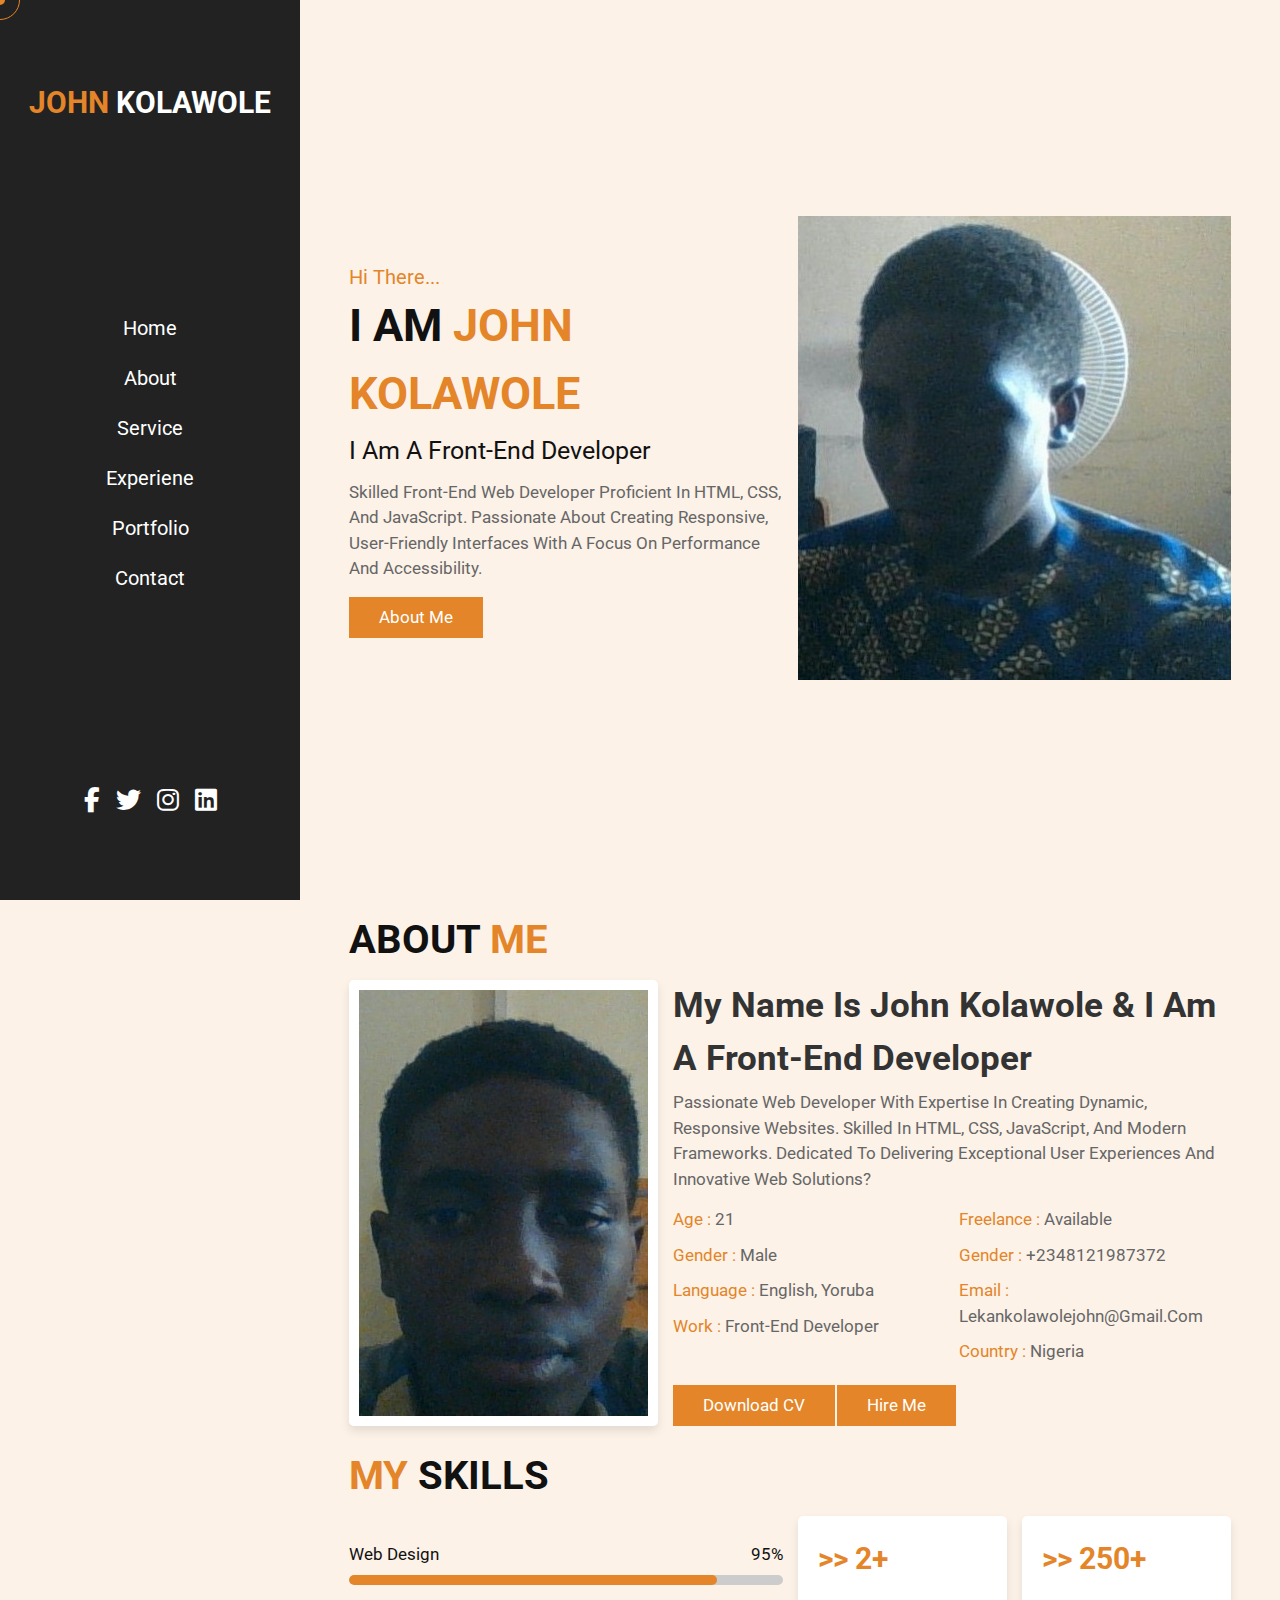
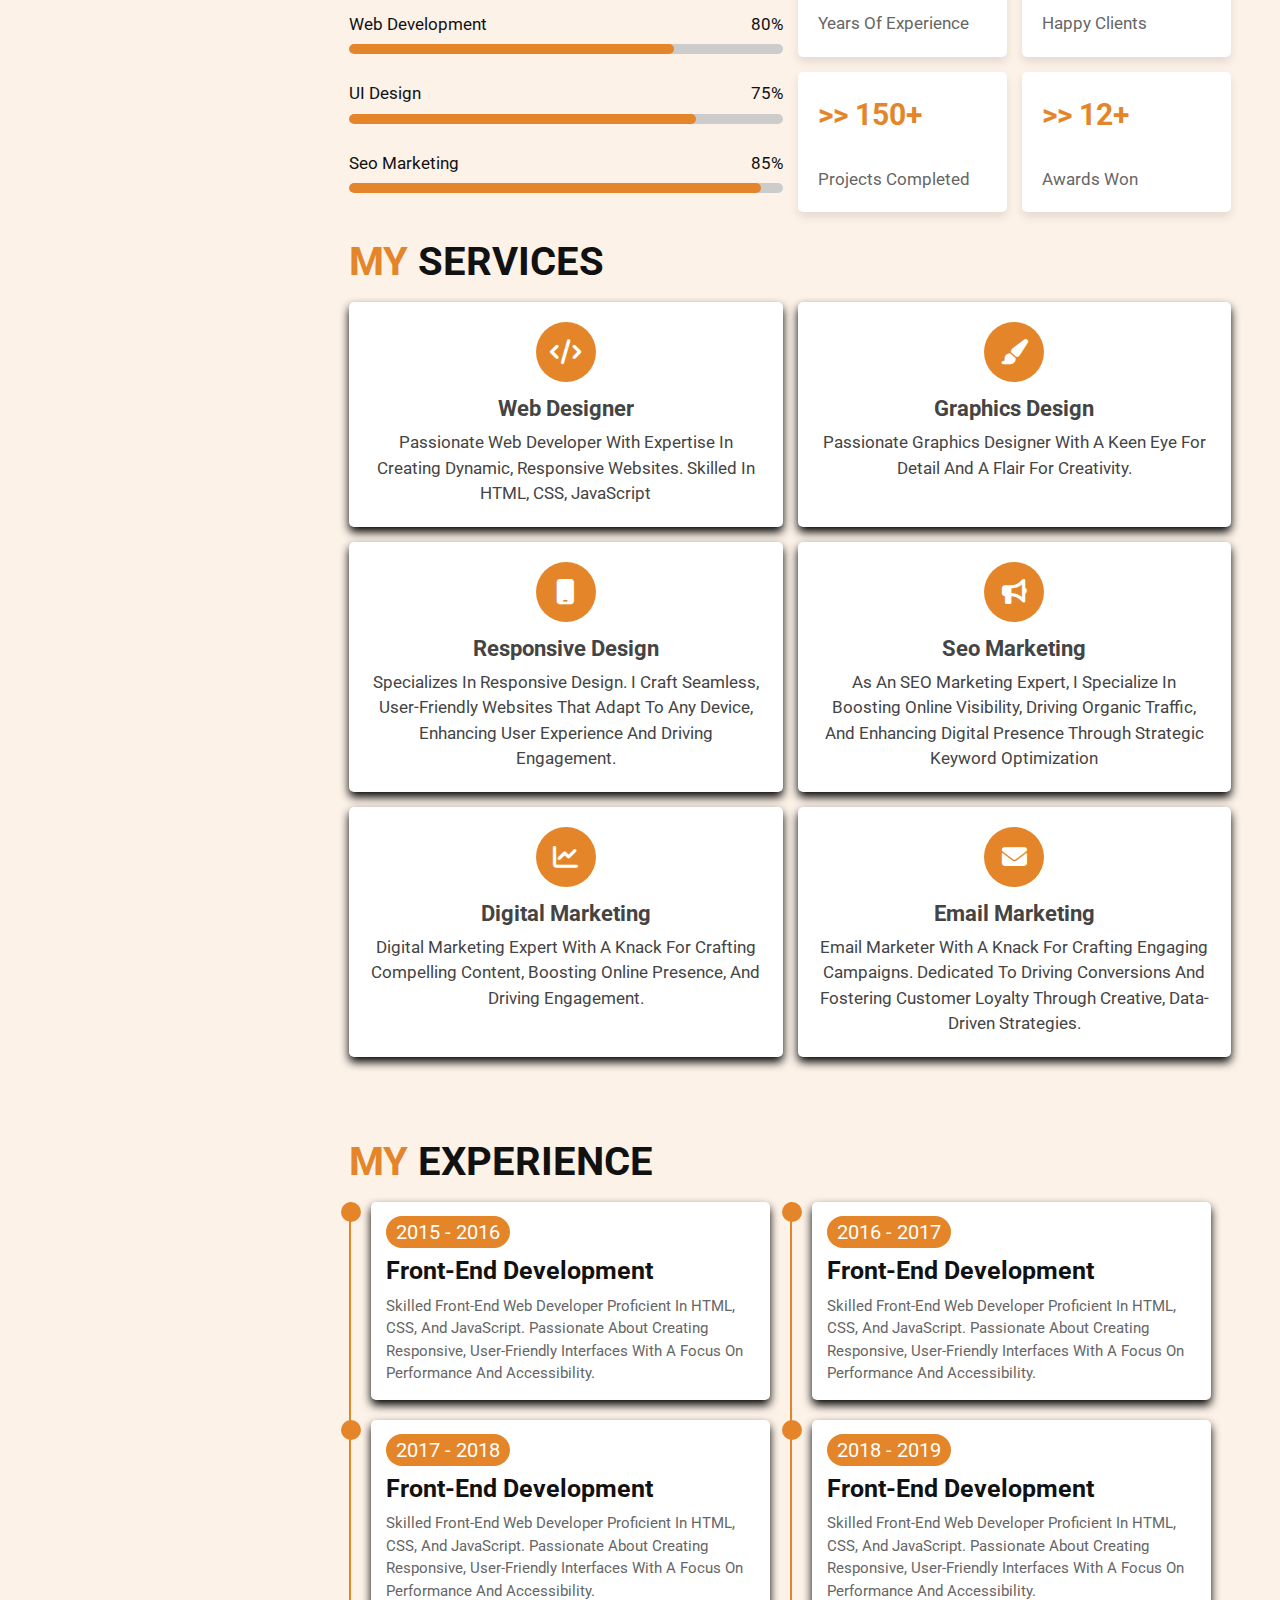
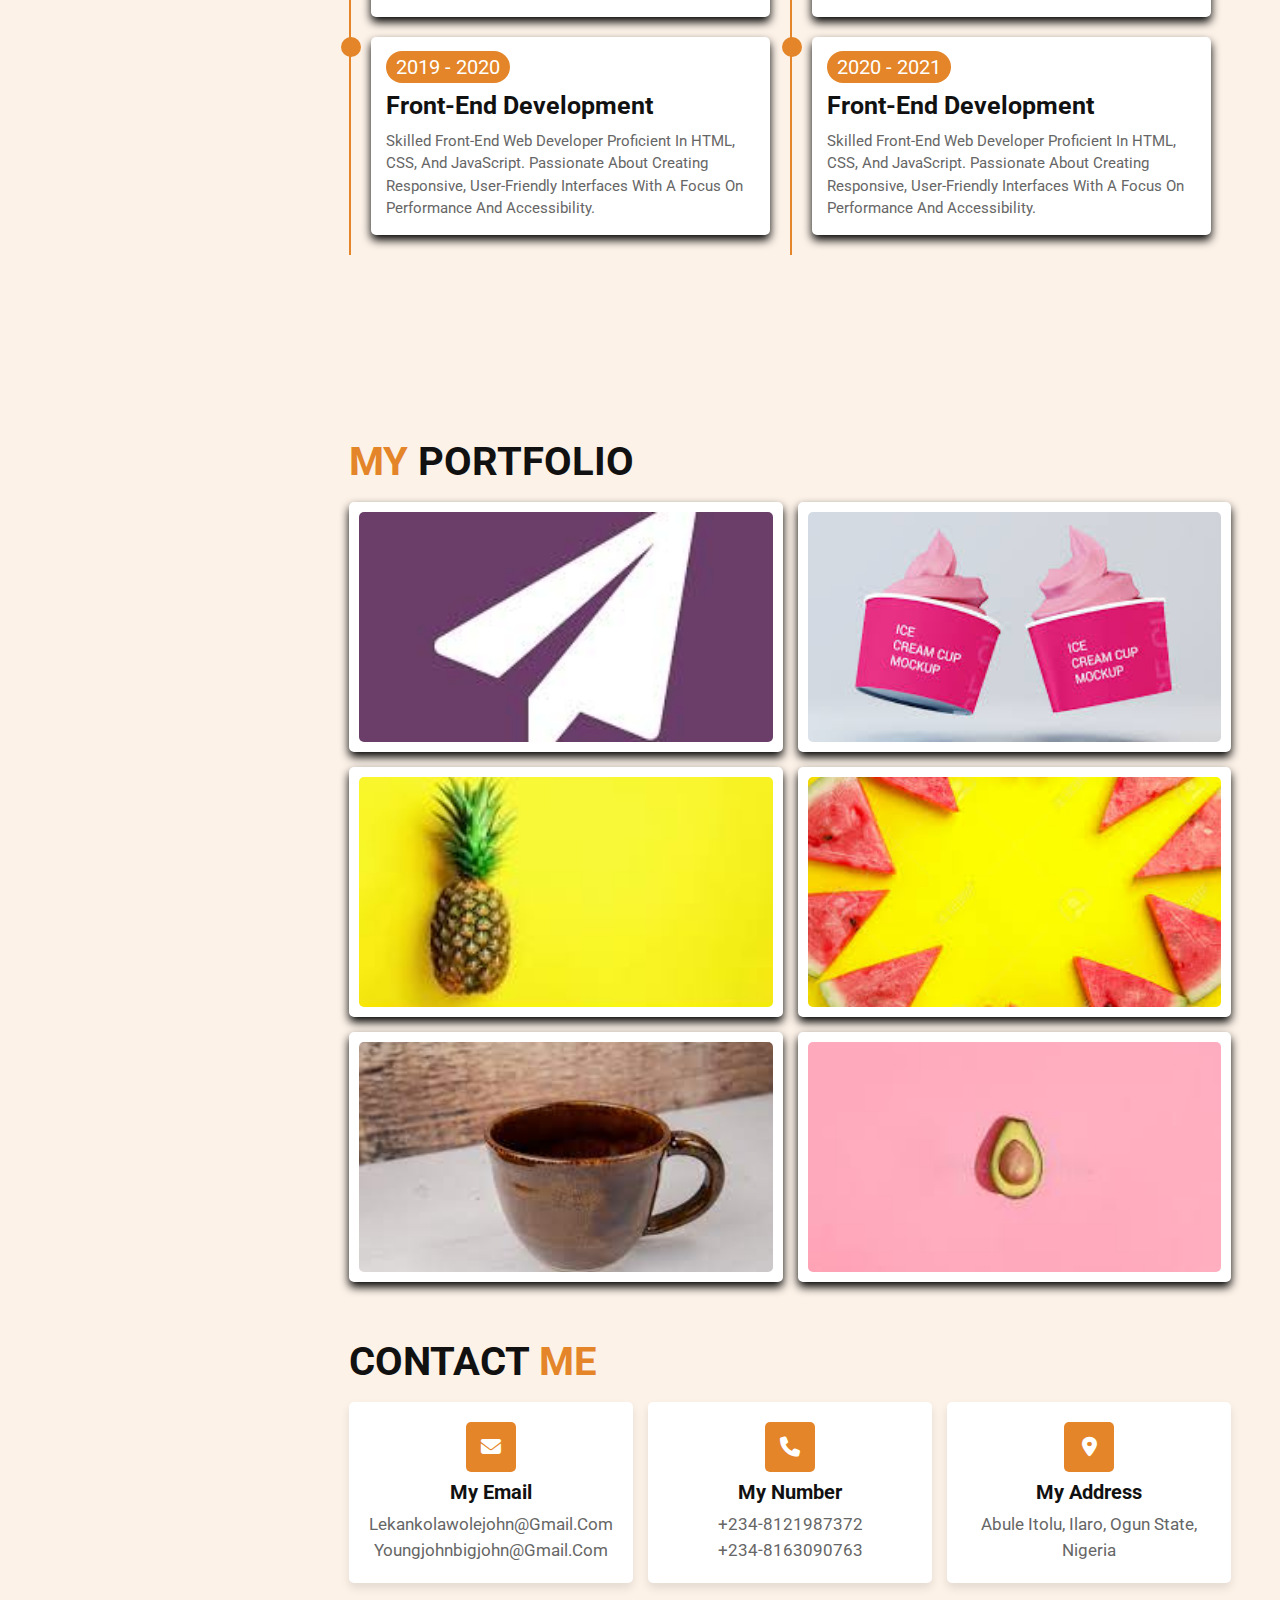
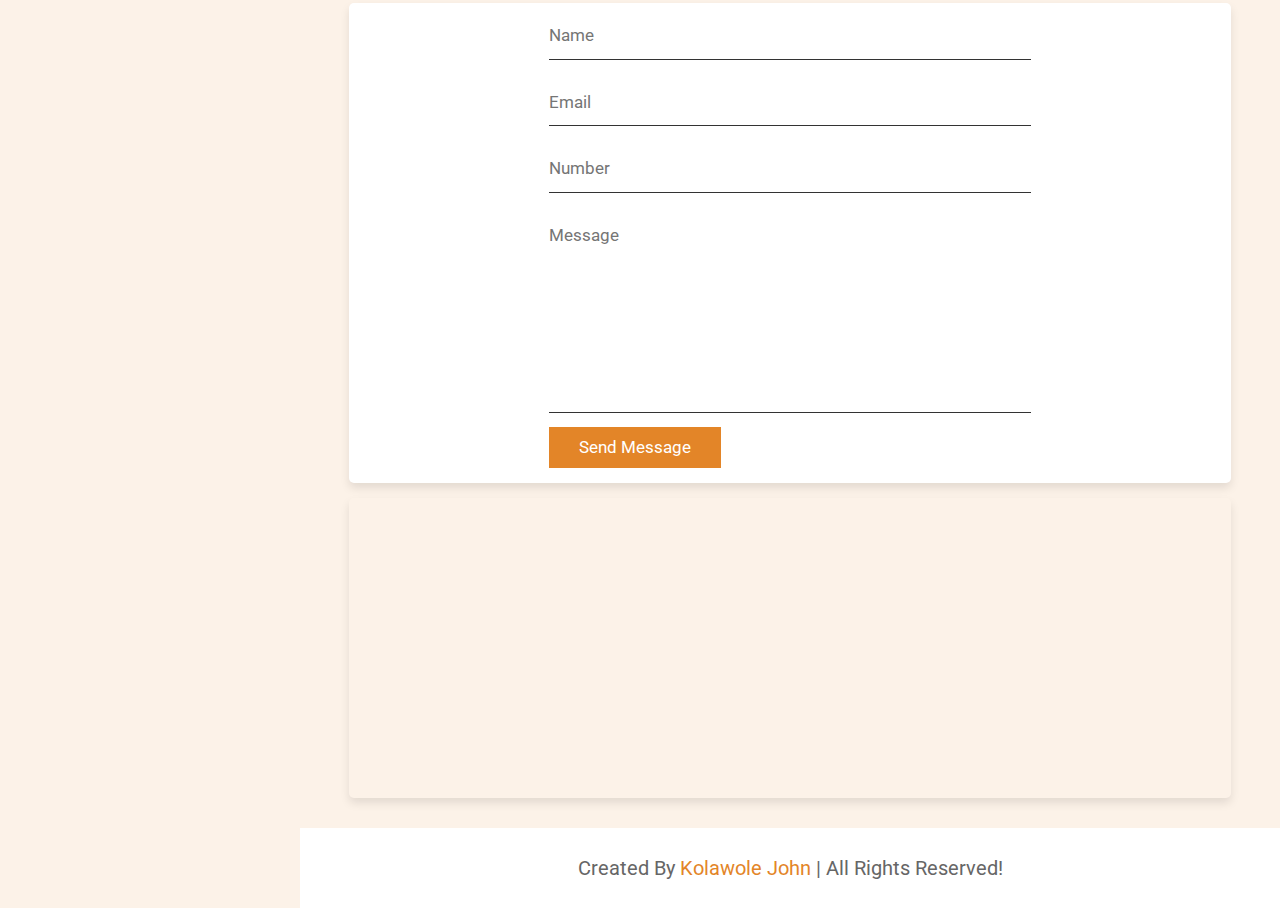
==== index.html @ 58a15831 "Add files via upload" ====
<!DOCTYPE html>
<html lang="en">
<head>
    <meta charset="UTF-8">
    <meta name="viewport" content="width=device-width, initial-scale=1.0">
    <title>Porfolio project</title>
    <!-- font awesome cdn link -->
    <link rel="stylesheet" href="https://cdnjs.cloudflare.com/ajax/libs/font-awesome/6.5.2/css/all.min.css">

    <!-- custom css file link -->
    <link rel="stylesheet" href="css/port.css">
</head>
<body>

    <!-- custom cursors -->
    <div class="cursor-1"></div>
    <div class="cursor-2"></div>


    <div id="menu-bars" class="fas fa-bars"></div>

    <!-- header section starts here -->
    <header>
    <a href="#" class="logo"><span>John</span> kolawole</a>
    <nav class="navbar">
        <a href="#home">home</a>
        <a href="#about">about</a>
        <a href="#service">service</a>
        <a href="#experience">experiene</a>
        <a href="#portfolio">portfolio</a>
        <a href="#contact">contact</a>

    </nav>
    <div class="follow">
        <a href="#" class="fab fa-facebook-f"></a>
        <a href="#" class="fab fa-twitter"></a>
        <a href="#" class="fab fa-instagram"></a>
        <a href="#" class="fab fa-linkedin"></a>
    </div>
</header>

    <!-- header section ends here -->
    
<!-- home section starts here-->

<section class="home" id="home">

    <div class="content">
        <span class="hi"> hi there...</span>
        <h3> i am  <span>John Kolawole</span></h3>
        <p class="info"> i am a front-end developer</p>
        <p class="text"> Skilled Front-End Web Developer proficient in HTML, CSS, 
            and JavaScript. Passionate about creating responsive, user-friendly 
            interfaces with a focus on performance and accessibility.</p>
              <a href="#about" class="btn">about me</a>
    </div>
    <div class="image">
        <img src="img/edit-john.jpg" alt="">
    </div>
</section>

<!-- home section ends here-->

<!-- about section starts here -->
<section class="about" id="about">
    <h1 class="heading"> about <span> me </span></h1>

    <div class="row-1">
        <div class="image">
            <img src="img/john-demo.jpg" alt="">
        </div>

        <div class="content">
            <h3> my name is John Kolawole & i am a
                 front-end developer </h3>
                 <p> Passionate web developer with expertise in creating dynamic, 
                    responsive websites. Skilled in HTML, CSS, JavaScript, 
                    and modern frameworks. Dedicated to delivering exceptional user 
                    experiences and innovative web solutions?</p>
                    <div class="box-container">
                        <div class="box">
                            <p> <span>age :</span> 21</p>
                            <p> <span>gender :</span> male</p>
                            <p> <span>language :</span> english, yoruba</p>
                            <p> <span>work :</span> front-end developer</p>
                        </div>
                        <div class="box">
                            <p> <span>freelance :</span> available</p>
                            <p> <span>gender :</span> +2348121987372</p>
                            <p> <span>email :</span> lekankolawolejohn@gmail.com</p>
                            <p> <span>country :</span> Nigeria</p>
                        </div>
                    </div>
                    <a href="#" class="btn">download CV</a>
                    <a href="#" class="btn">hire me</a>
        </div>

</div>

<h1 class="heading"> <span>my</span> skills</h1>

<div class="row-2">
    <div class="skills">
        <div class="progress">
            <h3>web design <span>95%</span></h3>
            <div class="bar"><span></span></div>
        </div>
        <div class="progress">
            <h3>web development <span>80%</span></h3>
            <div class="bar"><span></span></div>
        </div>
        <div class="progress">
            <h3>UI design <span>75%</span></h3>
            <div class="bar"><span></span></div>
        </div>
        <div class="progress">
            <h3>seo marketing <span>85%</span></h3>
            <div class="bar"><span></span></div>
        </div>
    </div>

    <div class="box-container">
        <div class="box">
            <h3> >> 2+ </h3>
            <p> years of experience </p>
        </div>
        <div class="box">
            <h3> >> 250+ </h3>
            <p> happy clients </p>
        </div>
        <div class="box">
            <h3> >> 150+ </h3>
            <p> projects completed </p>
        </div>
        <div class="box">
            <h3> >> 12+ </h3>
            <p> awards won </p>
        </div>

    </div>

</div>


</section>
<!-- about section ends here -->

<!-- service sections starts here -->
<section class="service" id="service">

    <h1 class="heading"> <span>my</span> services</h1>

    <div class="box-container">
        <div class="box">
            <i class="fas fa-code"></i>
            <h3>web designer</h3>
            <p>  Passionate web developer with expertise in creating dynamic, 
                responsive websites. Skilled in HTML, CSS, JavaScript</p>
        </div>
        <div class="box">
            <i class="fas fa-paint-brush"></i>
            <h3>graphics design</h3>
            <p> Passionate graphics designer with a 
                keen eye for detail and a flair for
                 creativity.</p>
        </div>
        <div class="box">
            <i class="fas fa-mobile"></i>
            <h3>responsive design</h3>
            <p> specializes in responsive design. I craft seamless,
                 user-friendly websites that adapt to any device, 
                 enhancing user experience and driving engagement. </p>
        </div>
        <div class="box">
            <i class="fas fa-bullhorn"></i>
            <h3>seo marketing</h3>
            <p> 
                As an SEO marketing expert, I specialize in boosting online visibility,
                 driving organic traffic, and enhancing digital
                  presence through strategic keyword optimization</p>
        </div>
        <div class="box">
            <i class="fas fa-chart-line"></i>
            <h3>digital marketing</h3>
            <p> Digital marketing expert with a 
                knack for crafting compelling content, 
                boosting online presence, and driving engagement. </p>
        </div>
        <div class="box">
            <i class="fas fa-envelope"></i>
            <h3>email marketing</h3>
            <p> Email marketer with a knack for crafting engaging campaigns. 
                Dedicated to driving conversions and fostering 
                customer loyalty through creative, data-driven strategies.</p>
        </div>
    </div>

</section>

<!-- service sections ends here -->

<!-- experience section starts here  -->
<section class="experience" id="experience">
    <h1 class="heading"> <span>my</span> experience</h1>

    <div class="box-container">

        <div class="box">
            <div class="content">
                <span> 2015 - 2016</span>
                <h3>front-end development</h3>
                <p>Skilled Front-End Web Developer proficient in HTML, CSS, 
                    and JavaScript. Passionate about creating responsive, user-friendly 
                    interfaces with a focus on performance and accessibility. 
                   </p>
            </div>
        </div>
        <div class="box">
            <div class="content">
                <span> 2016 - 2017</span>
                <h3>front-end development</h3>
                <p>Skilled Front-End Web Developer proficient in HTML, CSS, 
                    and JavaScript. Passionate about creating responsive, user-friendly 
                    interfaces with a focus on performance and accessibility.</p>
            </div>
        </div>
        <div class="box">
            <div class="content">
                <span> 2017 - 2018</span>
                <h3>front-end development</h3>
                <p>Skilled Front-End Web Developer proficient in HTML, CSS, 
                    and JavaScript. Passionate about creating responsive, user-friendly 
                    interfaces with a focus on performance and accessibility.</p>
            </div>
        </div>
        <div class="box">
            <div class="content">
                <span> 2018 - 2019</span>
                <h3>front-end development</h3>
                <p>Skilled Front-End Web Developer proficient in HTML, CSS, 
                    and JavaScript. Passionate about creating responsive, user-friendly 
                    interfaces with a focus on performance and accessibility.</p>
            </div>
        </div>
        <div class="box">
            <div class="content">
                <span> 2019 - 2020</span>
                <h3>front-end development</h3>
                <p>Skilled Front-End Web Developer proficient in HTML, CSS, 
                    and JavaScript. Passionate about creating responsive, user-friendly 
                    interfaces with a focus on performance and accessibility.</p>
            </div>
        </div>
        <div class="box">
            <div class="content">
                <span> 2020 - 2021</span>
                <h3>front-end development</h3>
                <p>Skilled Front-End Web Developer proficient in HTML, CSS, 
                    and JavaScript. Passionate about creating responsive, user-friendly 
                    interfaces with a focus on performance and accessibility.</p>
            </div>
        </div>
    </div>


</section>

<!-- experience section ends here  -->

<!-- portfolio section starts here -->
<section class="portfolio" id="portfolio">
    <h1 class="heading"> <span>my</span> portfolio</h1>

    <div class="box-container">

        <div class="box">
            <img src="img/download (2).jpeg" alt="">
            <h3> project 01</h3>
            <div class="icons">
                <a href="#" class="fas fa-link"></a>
                <a href="#" class="fas fa-share"></a>
                <a href="#" class="fas fa-search"></a>
            </div>
        </div>
        <div class="box">
            <img src="img/images-cream.jpeg" alt="">
            <h3> project 01</h3>
            <div class="icons">
                <a href="#" class="fas fa-link"></a>
                <a href="#" class="fas fa-share"></a>
                <a href="#" class="fas fa-search"></a>
            </div>
        </div>
        <div class="box">
            <img src="img/download (1).jpeg" alt="">
            <h3> project 01</h3>
            <div class="icons">
                <a href="#" class="fas fa-link"></a>
                <a href="#" class="fas fa-share"></a>
                <a href="#" class="fas fa-search"></a>
            </div>
        </div>
        <div class="box">
            <img src="img/images (1).jpeg" alt="">
            <h3> project 01</h3>
            <div class="icons">
                <a href="#" class="fas fa-link"></a>
                <a href="#" class="fas fa-share"></a>
                <a href="#" class="fas fa-search"></a>
            </div>
        </div>
        <div class="box">
            <img src="img/download (3)-brown.jpeg" alt="">
            <h3> project 01</h3>
            <div class="icons">
                <a href="#" class="fas fa-link"></a>
                <a href="#" class="fas fa-share"></a>
                <a href="#" class="fas fa-search"></a>
            </div>
        </div>
        <div class="box">
            <img src="img/download.jpeg" alt="">
            <h3> project 01</h3>
            <div class="icons">
                <a href="#" class="fas fa-link"></a>
                <a href="#" class="fas fa-share"></a>
                <a href="#" class="fas fa-search"></a>
            </div>
        </div>

    </div>
</section>

<!-- portfolio section ends here -->


<!-- contact section starts here -->
<section class="contact" id="contact">

    <h1 class="heading"> contact <span>me</span></h1>

    <div class="icons-container">

        <div class="icons">
            <i class="fas fa-envelope"></i>
            <h3>my email</h3>
            <p>lekankolawolejohn@gmail.com</p>
            <p>youngjohnbigjohn@gmail.com</p>
        </div>

        <div class="icons">
            <i class="fas fa-phone"></i>
            <h3>my number</h3>
            <p>+234-8121987372</p>
            <p>+234-8163090763</p>
        </div>

        <div class="icons">
            <i class="fas fa-map-marker-alt"></i>
            <h3>my address</h3>
            <p>Abule itolu, ilaro, ogun state, Nigeria</p>
            
        </div>

    </div>

    <div class="row">

        <form action="">
            <input type="text" placeholder="name" class="box">
            <input type="email" placeholder="email" class="box">
            <input type="number" placeholder="number" class="box">

            <textarea name="" placeholder="message" id="" cols="30" rows="10"></textarea>

            <input type="submit" class="btn" value="send message">

        </form>

        <iframe class="map" src="https://www.google.com/maps/embed?pb=!1m18!1m12!1m3!1d30153.7883103707!2d72.82012478935397!3d19.141689896119207!2m3!1f0!2f0!3f0!3m2!1i1024!2i768!4f13.1!3m3!1m2!1s0x3be7b63aceef0c69%3A0x2aa80cf2287dfa3b!2sJogeshwari%20West%2C%20Mumbai%2C%20Maharashtra%20400047%2C%20India!5e0!3m2!1sen!2sng!4v1715791516671!5m2!1sen!2sng" width="400" height="300" style="border:0;" allowfullscreen="" loading="lazy" referrerpolicy="no-referrer-when-downgrade"></iframe>



    </div>

</section>
<!-- contact section ends here -->

<!-- footer section starts here -->
<footer> created by <span>kolawole john</span> | all rights reserved!</footer>

<!-- footer section ends here -->









    <!-- custom javascript file link -->
    <script src="js/port.js"></script>
    
</body>
</html>
---- css/port.css ----
@import url('https://fonts.googleapis.com/css2?family=Roboto:wght@100;300;400;500;700&display=swap');

:root{
    --main-color: #e38528;
}

*{
    font-family: 'Roboto', sans-serif;
    margin: 0; padding: 0;
    box-sizing: border-box;
    outline: none; border: none;
    text-decoration: none;
    text-transform: capitalize;
    transition: all .2s linear;
    line-height: 1.5;
}
html{
    font-size: 62.5%;
    overflow-x: hidden;
    scroll-behavior: smooth;
}
body{
    background: #fcf2e8;
    padding-left: 30rem;
}
section{
    padding: 1rem 5%;
    min-height: 100vh;
}

.heading{
    font-size: 4rem;
    padding-bottom: 1rem;
    color: #111;
    text-transform: uppercase;
}

.heading span{
    color: var(--main-color);
    text-transform: uppercase;
}

.btn{
    display: inline-block;
    margin-top: 1rem;
    padding: .8rem 3rem;
    background: var(--main-color);
    color: #fff;
    cursor: pointer;
    font-size: 1.7rem;
}
.btn:hover{
    background: #111;
    letter-spacing: .2rem;
}
header{
    position: fixed;
    top: 0; left: 0; bottom: 0;
    background: #222;
    display: flex;
    align-items: center;
    justify-content: space-between;
    z-index: 1000;
    flex-flow: column;
    padding: 8rem 2rem;
    width: 30rem;
    text-align: center;
}
header .logo{
    text-transform: uppercase;
    color: #fff;
    font-size: 3rem;
    font-weight: bolder;
}
header .logo span{
    text-transform: uppercase;
    color: var(--main-color);
}
header .navbar a{
    display: block;
    font-size: 2rem;
    color: #fff;
    margin: 2rem 0;
}
header .navbar a:hover{
    letter-spacing: .2rem;
    color: var(--main-color);
}
header .follow a{
    font-size: 2.5rem;
    color: #fff;
    margin: 0.7rem;
}
header .follow a:hover{
    color: var(--main-color);
}
#menu-bars{
    position: fixed;
    top: 1rem; right: 1rem;
    z-index: 10000;
    background: var(--main-color);
    color: #fff;
    border-radius: .5rem;
    padding: 1rem 1.5rem;
    font-size: 3rem;
    cursor: pointer;
    display: none;
}
.cursor-1{
    position: absolute;
    top: 0; left: 0;
    height: 1rem; width: 1rem;
    background: var(--main-color);
    pointer-events: none;
    transform: translate(-50%, -50%);
    border-radius: 50%;
    z-index: 10000;
}
 
.cursor-1.active{
    height: 7rem;
    width: 7rem;
    opacity: .3;
}
 
.cursor-2{
    position: absolute;
    top: 0; left: 0;
    height: 4rem; width: 4rem;
    border: .1rem solid var(--main-color);
    pointer-events: none;
    transform: translate(-50%, -50%);
    border-radius: 50%;
    z-index: 10000;
    transition: .3s linear;
}

.cursor-2.active{
    display: none;
}

.home{
    display: flex;
    align-items: center;
    flex-wrap: wrap;
    gap: 1.5rem;
}
.home .image{
    flex: 1 1 40rem;
}
.home .image img{
    width: 100%;
}

.home .content{
    flex: 1 1 40rem;
}

.home .content .hi{
    font-size: 2rem;
    color: var(--main-color);
}

.home .content h3{
    font-size: 4.5rem;
    color: #111;
    text-transform: uppercase;
}

.home .content h3 span{
    color: var(--main-color);
    text-transform: uppercase;
}

.home .content .info{
    font-size: 2.5rem;
    color: #111;
    padding: .5rem 0;
}

.home .content .text{
    font-size: 1.7rem;
    color: #666;
    padding: .5rem 0;
}

.about .row-1{
    display: flex;
    flex-wrap: wrap;
    gap: 1.5rem;
    padding-bottom: 2rem;
}
.about .row-1 .image{
    flex: 1 1 25rem;
}

.about .row-1 .image img{
    height: 100%;
    width: 100%;
    object-fit: cover;
    border: 1rem solid #fff;
    border-radius: .5rem;
    box-shadow: 0 .5rem 1rem rgba(0, 0, 0, .1);
}

.about .row-1 .content{
    flex: 1 1 50rem;
}

.about .row-1 .content h3{
    color: #333;
    font-size: 3.5rem;
}

.about .row-1 .content p{
    color: #666;
    font-size: 1.7rem;
    padding: .5rem 0;
}

.about .row-1 .content .box-container{
    display: flex;
    flex-wrap: wrap;
    gap: 1.5rem;
    padding: 0.5rem 0;
}
.about .row-1 .content .box-container .box{
    flex: 1 1 20rem;
}

.about .row-1 .content .box-container .box span{
    color: var(--main-color);
}

.about .row-2{
    display: flex;
    flex-wrap: wrap;
    gap: 1.5rem;
    align-items: center;
}

.about .row-2 .skills{
    flex: 1 1 40rem;
}

.about .row-2 .skills .progress{
    padding: 1rem 0;
}

.about .row-2 .skills .progress h3{
    display: flex;
    justify-content: space-between;
    padding: .7rem 0;
    font-size: 1.7rem;
    color: #111;
    font-weight: 400;
}

.about .row-2 .skills .progress .bar{
    width: 100%;
    background: #ccc;
    overflow: hidden;
    height: 1rem;
    border-radius: 50rem;
}

.about .row-2 .skills .progress .bar span{
    display: block;
    height: 100%;
    background: var(--main-color);
    border-radius: 50rem;
}

.about .row-2 .skills .progress:nth-last-child(1) .bar span{
    width: 95%;
}
.about .row-2 .skills .progress:nth-last-child(2) .bar span{
    width: 80%;
}
.about .row-2 .skills .progress:nth-last-child(3) .bar span{
    width: 75%;
}
.about .row-2 .skills .progress:nth-last-child(4) .bar span{
    width: 85%;
}

.about .row-2 .box-container{
    flex: 1 1 40rem;
    display: flex;
    flex-wrap: wrap;
    gap: 1.5rem;
}

.about .row-2 .box-container .box{
    flex: 1 1 15rem;
    background: #fff;
    padding: 2rem;
    border-radius: .5rem;
    box-shadow: 0 .5rem 1rem rgba(0, 0, 0, .1);
}

.about .row-2 .box-container .box h3{
    color: var(--main-color);
    font-size: 3rem;
}
.about .row-2 .box-container .box p{
    color: #666;
    font-size: 1.7rem;
    padding-top: 3rem;
}

.service .box-container{
    display: flex;
    flex-wrap: wrap;
    gap: 1.5rem;
}

.service .box-container .box{
    flex: 1 1 30rem;
    text-align: center;
    padding: 2rem;
    background: #fff;
    border-radius: .5rem;
    box-shadow: 0 .5rem 1rem rgba(0, 0, 0, 1);
}

.service .box-container .box i{
    height: 6rem;
    width: 6rem;
    line-height: 6rem;
    font-size: 2.5rem;
    color: #fff;
    background: var(--main-color);
    border-radius: 50%;
}

.service .box-container .box h3{
    color: #444;
    font-size: 2.2rem;
    padding-top: 1rem;
}

.service .box-container .box p{
    color: #444;
    font-size: 1.7rem;
    padding-top: .5rem;
}
.experience .box-container{
    display: flex;
    flex-wrap: wrap;
    
}

.experience .box-container .box{
    position: relative;
    flex: 1 1 33rem;
    border-left: .2rem solid var(--main-color);
    padding-left: 2rem;
    padding-right: 2rem;
    padding-bottom: 2rem;
}

.experience .box-container .box::before{
    content: '';
    position: absolute;
    top: 0; left: -1rem;
    height: 2rem;
    width: 2rem;
    border-radius: 50%;
    background: var(--main-color);
}

.experience .box-container .box .content{
    background: #fff;
    padding: 1.5rem;
    box-shadow: 0 .5rem 1rem rgba(0, 0, 0, 1);
    border-radius: .5rem;
}

.experience .box-container .box .content span{
    color: #fff;
    font-size: 2rem;
    background: var(--main-color);
    border-radius: 50rem;
    padding: .4rem 1rem;
}
.experience .box-container .box .content h3{
    font-size: 2.5rem;
    padding: .5rem 0;
    color: #111;
}
.experience .box-container .box .content p{
    font-size: 1.5rem;
    color: #666;
}

.portfolio .box-container{
    display: flex;
    flex-wrap: wrap;
    gap: 1.5rem;
}

.portfolio .box-container .box{
    flex: 1 1 30rem;
    height: 25rem;
    position: relative;
    overflow: hidden;
    border: 1rem solid #fff;
    box-shadow: 0 .5rem 1rem rgba(0, 0, 0, 1);
    background: #fff;
    border-radius: .5rem;
}

.portfolio .box-container .box img{
    height: 100%;
    width: 100%;
    object-fit: cover;
    border-radius: .5rem;
    position: relative;
    z-index: 1;
}

.portfolio .box-container .box:hover img{
    height: 75%;
    width: 75%;
}

.portfolio .box-container .box h3{
    position: absolute;
    bottom: .5rem; left: 1rem;
    font-size: 2.5rem;
    color: #333;
    
    text-transform: uppercase;
}

.portfolio .box-container .box .icons{
    position: absolute;
    top: 1rem; right: 1rem;
}

.portfolio .box-container .box .icons a{
    display: block;
    height: 4rem;
    width: 4rem;
    border-radius: .5rem;
    background: #eee;
    color: #333;
    font-size: 1.7rem;
    line-height: 4rem;
    text-align: center;
    margin-bottom: 1rem;
}

.portfolio .box-container .box .icons a:hover{
    background: var(--main-color);
    color: #fff;
}
.contact .icons-container{
    display: flex;
    gap: 1.5rem;
    flex-wrap: wrap;
    padding-bottom: 2rem;
}
.contact .icons-container .icons{
    flex: 1 1 25rem;
    text-align: center;
    padding: 2rem;
    background: #fff;
    box-shadow: 0 .5rem 1rem rgba(0, 0, 0, .1);
    border-radius: .5rem;
}

.contact .icons-container .icons i{
    height: 5rem;
    width: 5rem;
    line-height: 5rem;
    font-size: 2rem;
    background: var(--main-color);
    color: #fff;
    border-radius: .5rem;
}

.contact .icons-container .icons h3{
    color: #111;
    font-size: 2rem;
    padding: .5rem 0;
}
.contact .icons-container .icons p{
    color: #666;
    font-size: 1.7rem;
    
}

.contact .row{
    display: flex;
    flex-wrap: wrap;
    gap: 1.5rem;
}

.contact .row form{
    flex: 1 1 55rem;
    background: #fff;
    padding: 0 20rem;
    box-shadow: 0 .5rem 1rem rgba(0, 0, 0, .1);
    border-radius: .5rem;

}

.contact .row .map{
    flex: 1 1 25rem;
    border: 1rem solid #fff;
    box-shadow: 0 .5rem 1rem rgba(0, 0, 0, .1);
    border-radius: .5rem;
    width: 100%;
}

.contact .row form .box,
.contact .row form textarea{
    width: 100%;
    border-bottom: .1rem solid #333;
    color: #333;
    text-transform: none;
    font-size: 1.7rem;
    padding: 1rem 0;
    margin: 1rem 0;
}

.contact .row form .box:focus,
.contact .row form textarea:focus{
    border-color: var(--main-color);
}

.contact .row form .box::placeholder,
.contact .row form textarea::placeholder{
    text-transform: capitalize;
}

.contact .row form textarea{
    height: 20rem;
    resize: none;
}


.contact .row form .btn{
    margin-top: 0;
    margin-bottom: 1.5rem;
}

footer{
    margin-top: 2rem;
    font-size: 2rem;
    padding: 2.5rem;
    text-align: center;
    color: #666;
    background: #fff;
}
footer span{
    color: var(--main-color);
}

















/* media queries */
@media (max-width: 991px){
    html{
        font-size: 55%;
        
    }

    body{
        padding: 0;
    }

    #menu-bars{
        display: initial;
    }

    header{
        left: -120%;
    }

    header.active{
        left: 0%;
    }

    .cursor-1,
    .cursor-2{
        display: none;
    }
}

@media (max-width: 450px){
    html{
        font-size: 50%;
    }
    header{
        width: 100%;
    }
    .experience .box-container .box{
        padding-right: 0;
    }
}
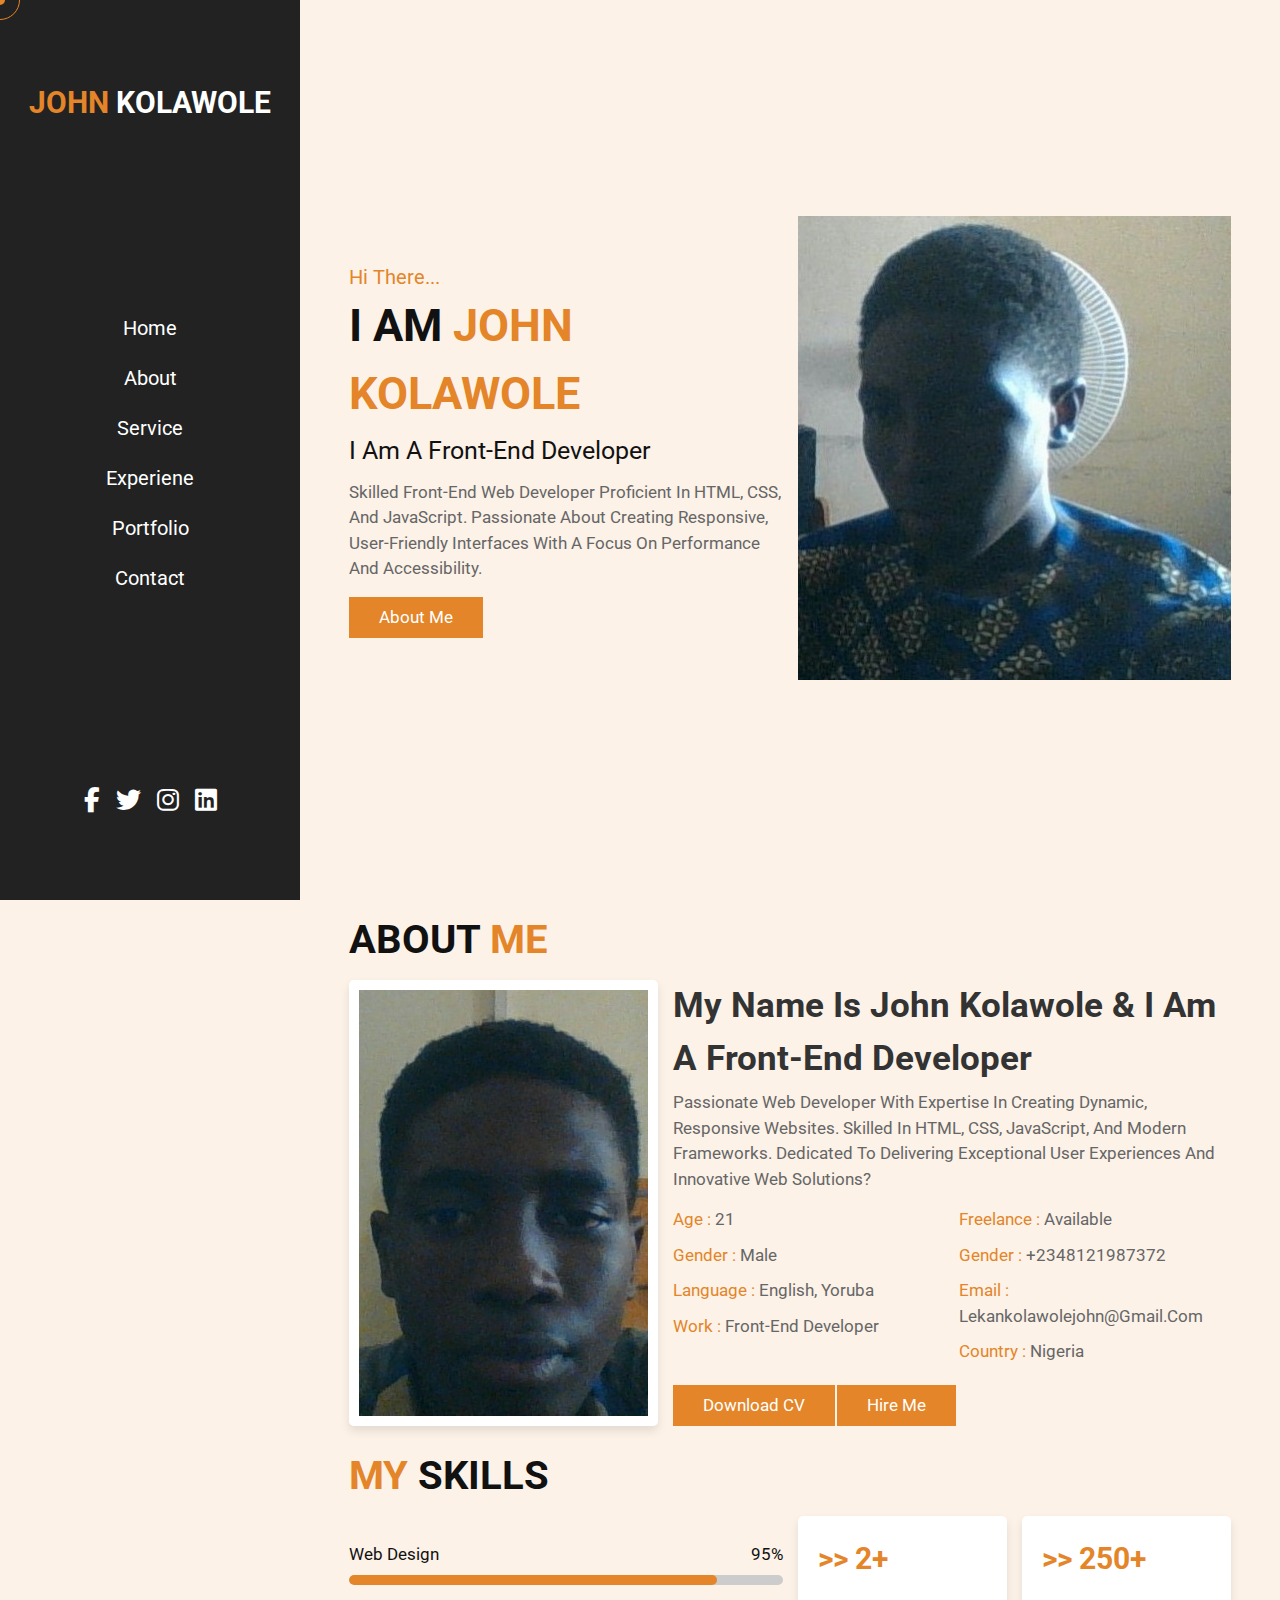
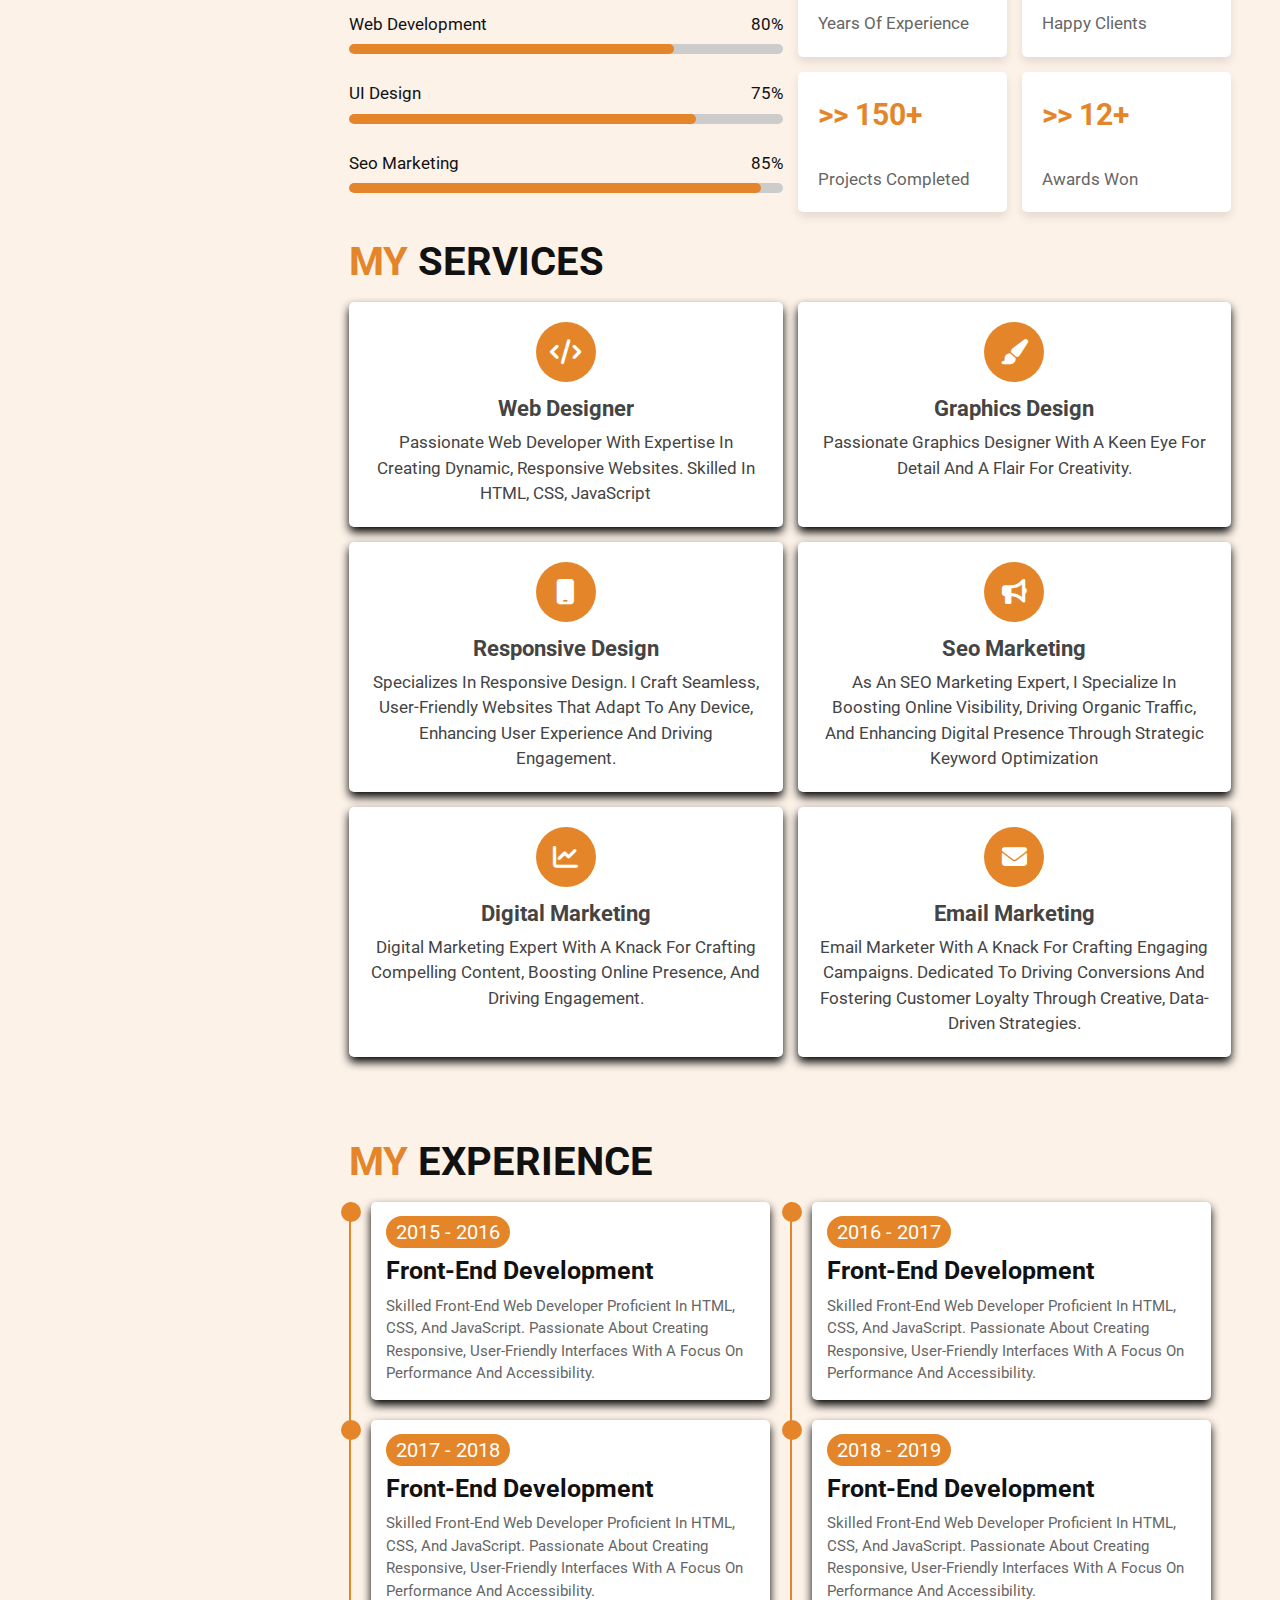
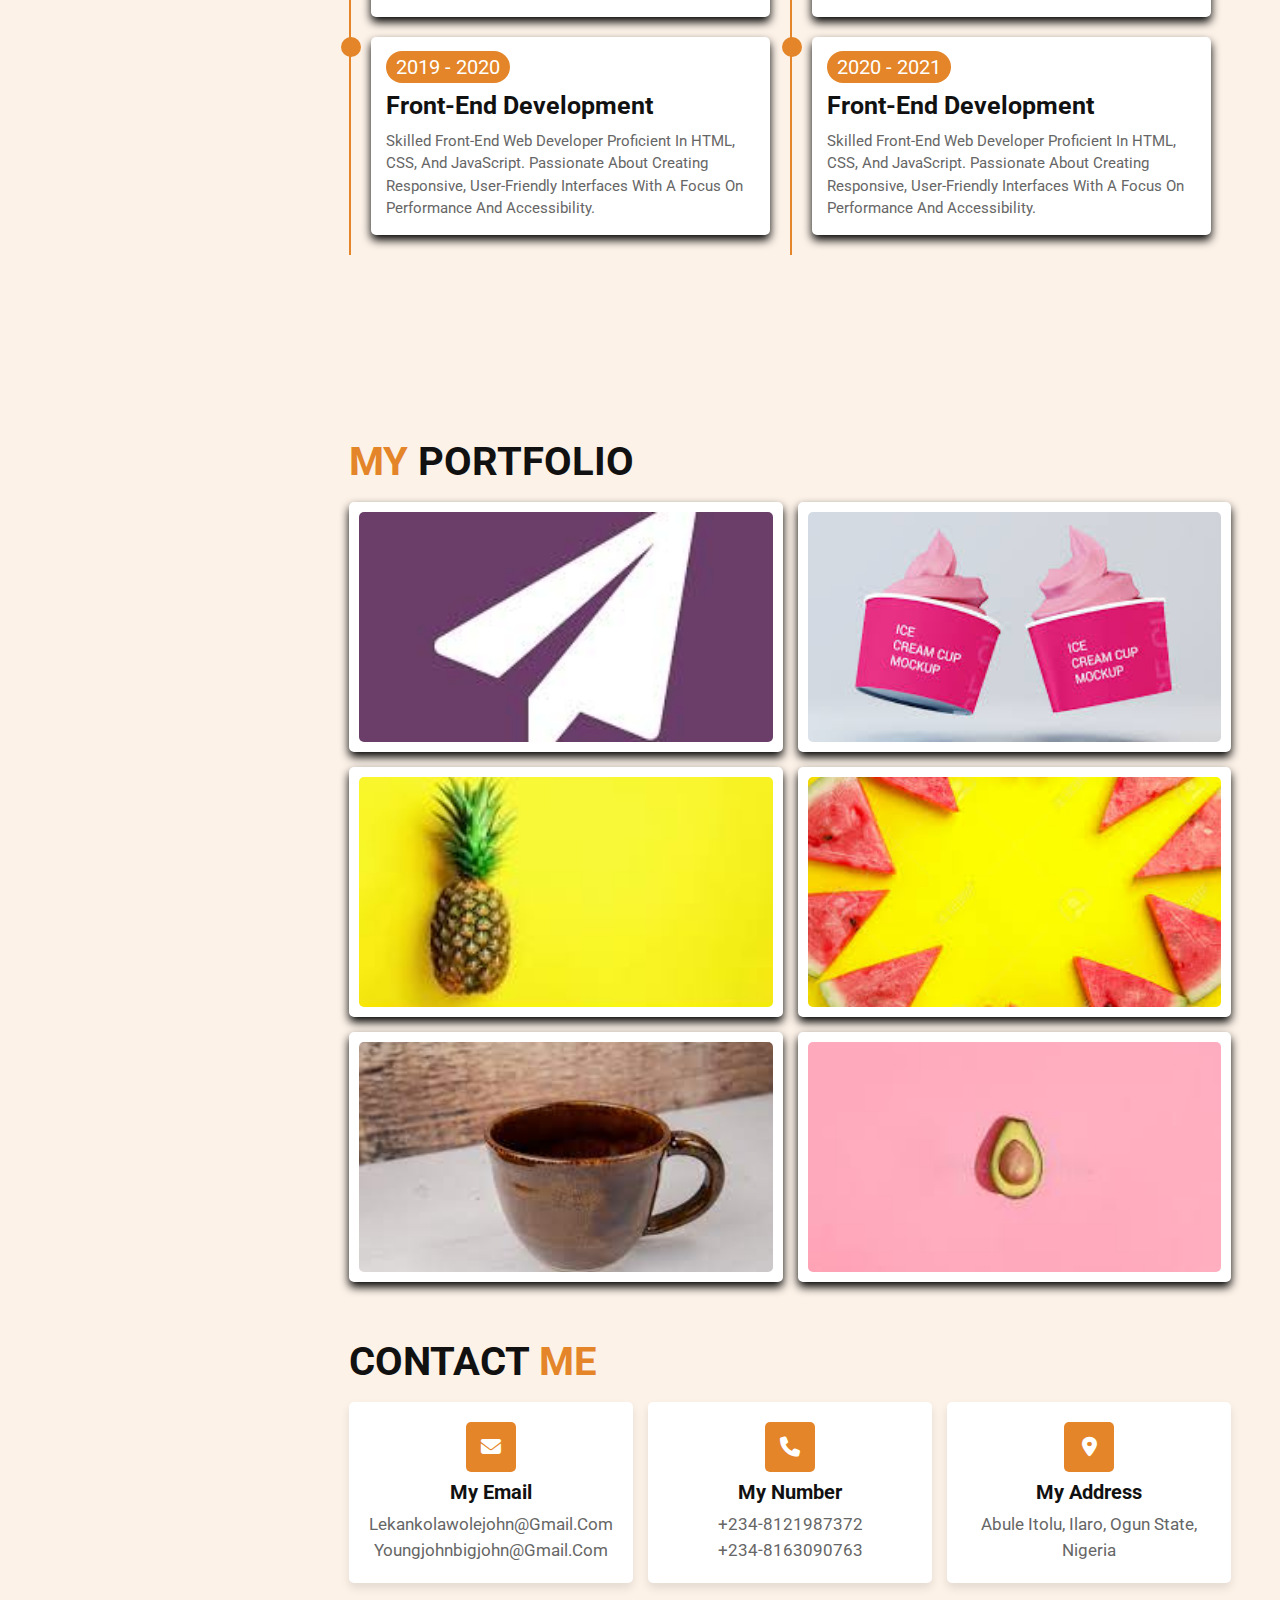
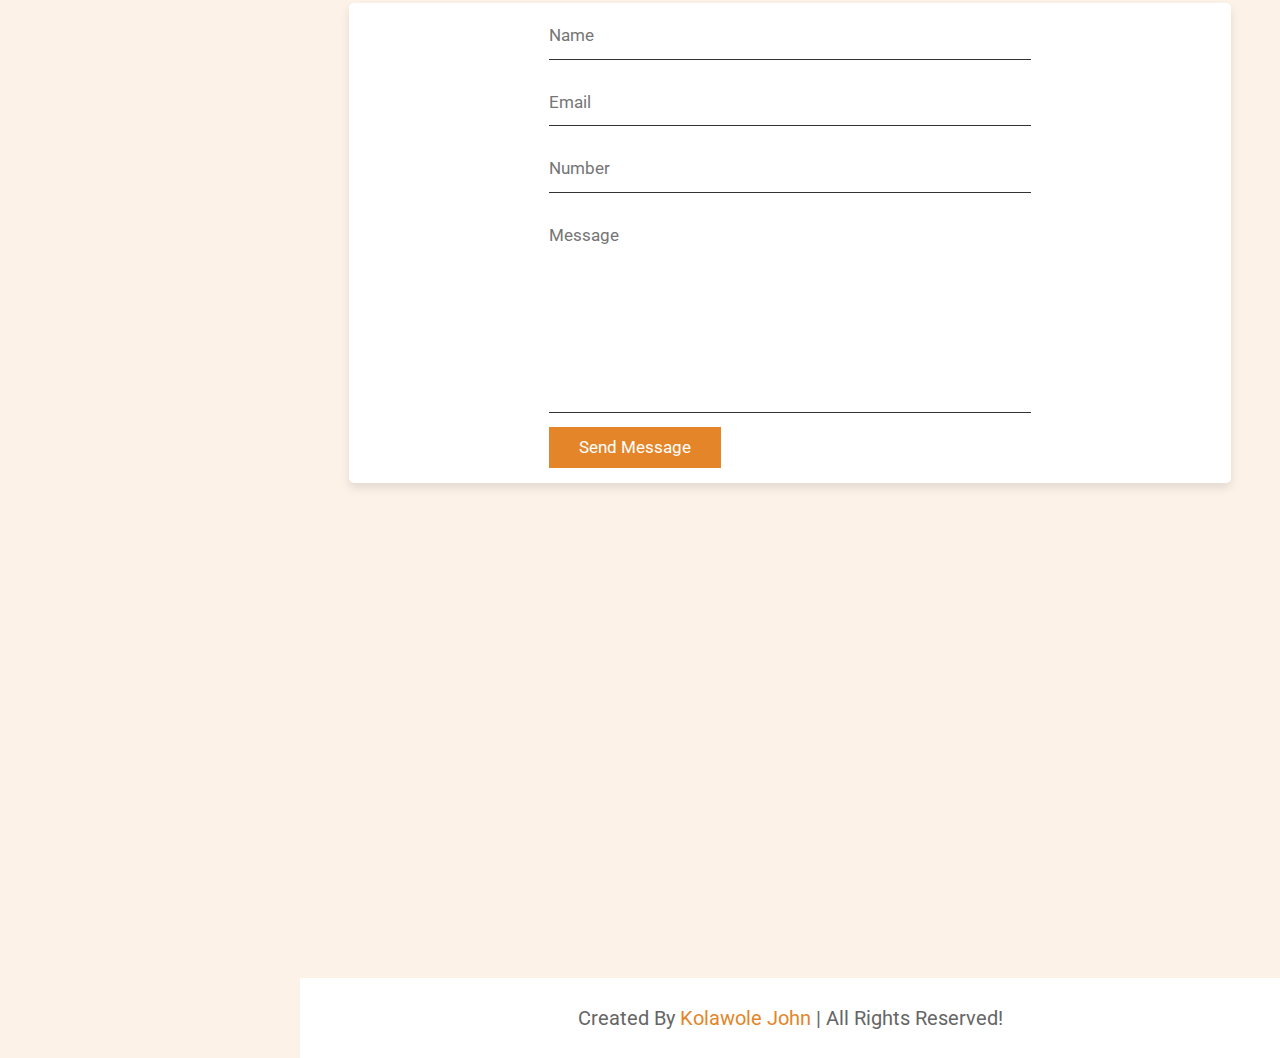
==== commit 8169053f: "Update index.html" ====
--- a/index.html
+++ b/index.html
@@ -32,9 +32,9 @@
 
     </nav>
     <div class="follow">
-        <a href="#" class="fab fa-facebook-f"></a>
-        <a href="#" class="fab fa-twitter"></a>
-        <a href="#" class="fab fa-instagram"></a>
+        <a href="facebook.com/" class="fab fa-facebook-f"></a>
+        <a href="x.com/Enoch4zoe" class="fab fa-twitter"></a>
+        <a href="instagram.com/bigjohn7579" class="fab fa-instagram"></a>
         <a href="#" class="fab fa-linkedin"></a>
     </div>
 </header>
@@ -277,7 +277,7 @@
             <img src="img/download (2).jpeg" alt="">
             <h3> project 01</h3>
             <div class="icons">
-                <a href="#" class="fas fa-link"></a>
+                <a href="#" class="fas fa-link" ></a>
                 <a href="#" class="fas fa-share"></a>
                 <a href="#" class="fas fa-search"></a>
             </div>
@@ -366,18 +366,18 @@
 
     <div class="row">
 
-        <form action="">
-            <input type="text" placeholder="name" class="box">
-            <input type="email" placeholder="email" class="box">
-            <input type="number" placeholder="number" class="box">
-
-            <textarea name="" placeholder="message" id="" cols="30" rows="10"></textarea>
+        <form action="https://formspree.io/f/xdoqvnnq" method="post">
+            <input type="text" placeholder="name" class="box" name="text" required>
+            <input type="email" placeholder="email" class="box" name="email" required>
+            <input type="number" placeholder="number" class="box" name="number" required>
+
+            <textarea name="message"  placeholder="message" id="message" cols="30" rows="10" required></textarea>
 
             <input type="submit" class="btn" value="send message">
 
         </form>
 
-        <iframe class="map" src="https://www.google.com/maps/embed?pb=!1m18!1m12!1m3!1d30153.7883103707!2d72.82012478935397!3d19.141689896119207!2m3!1f0!2f0!3f0!3m2!1i1024!2i768!4f13.1!3m3!1m2!1s0x3be7b63aceef0c69%3A0x2aa80cf2287dfa3b!2sJogeshwari%20West%2C%20Mumbai%2C%20Maharashtra%20400047%2C%20India!5e0!3m2!1sen!2sng!4v1715791516671!5m2!1sen!2sng" width="400" height="300" style="border:0;" allowfullscreen="" loading="lazy" referrerpolicy="no-referrer-when-downgrade"></iframe>
+<iframe src="https://www.google.com/maps/embed?pb=!1m18!1m12!1m3!1d63375.32236230727!2d2.9762863792743413!3d6.895669447197682!2m3!1f0!2f0!3f0!3m2!1i1024!2i768!4f13.1!3m3!1m2!1s0x103b0f2d6fdabed7%3A0x7712f9a4f365399a!2sIlaro%20112106%2C%20Ogun%20State!5e0!3m2!1sen!2sng!4v1716457088083!5m2!1sen!2sng" width="600" height="450" style="border:0;" allowfullscreen="" loading="lazy" referrerpolicy="no-referrer-when-downgrade"></iframe>
 
 
 
@@ -403,4 +403,4 @@
     <script src="js/port.js"></script>
     
 </body>
-</html>+</html>
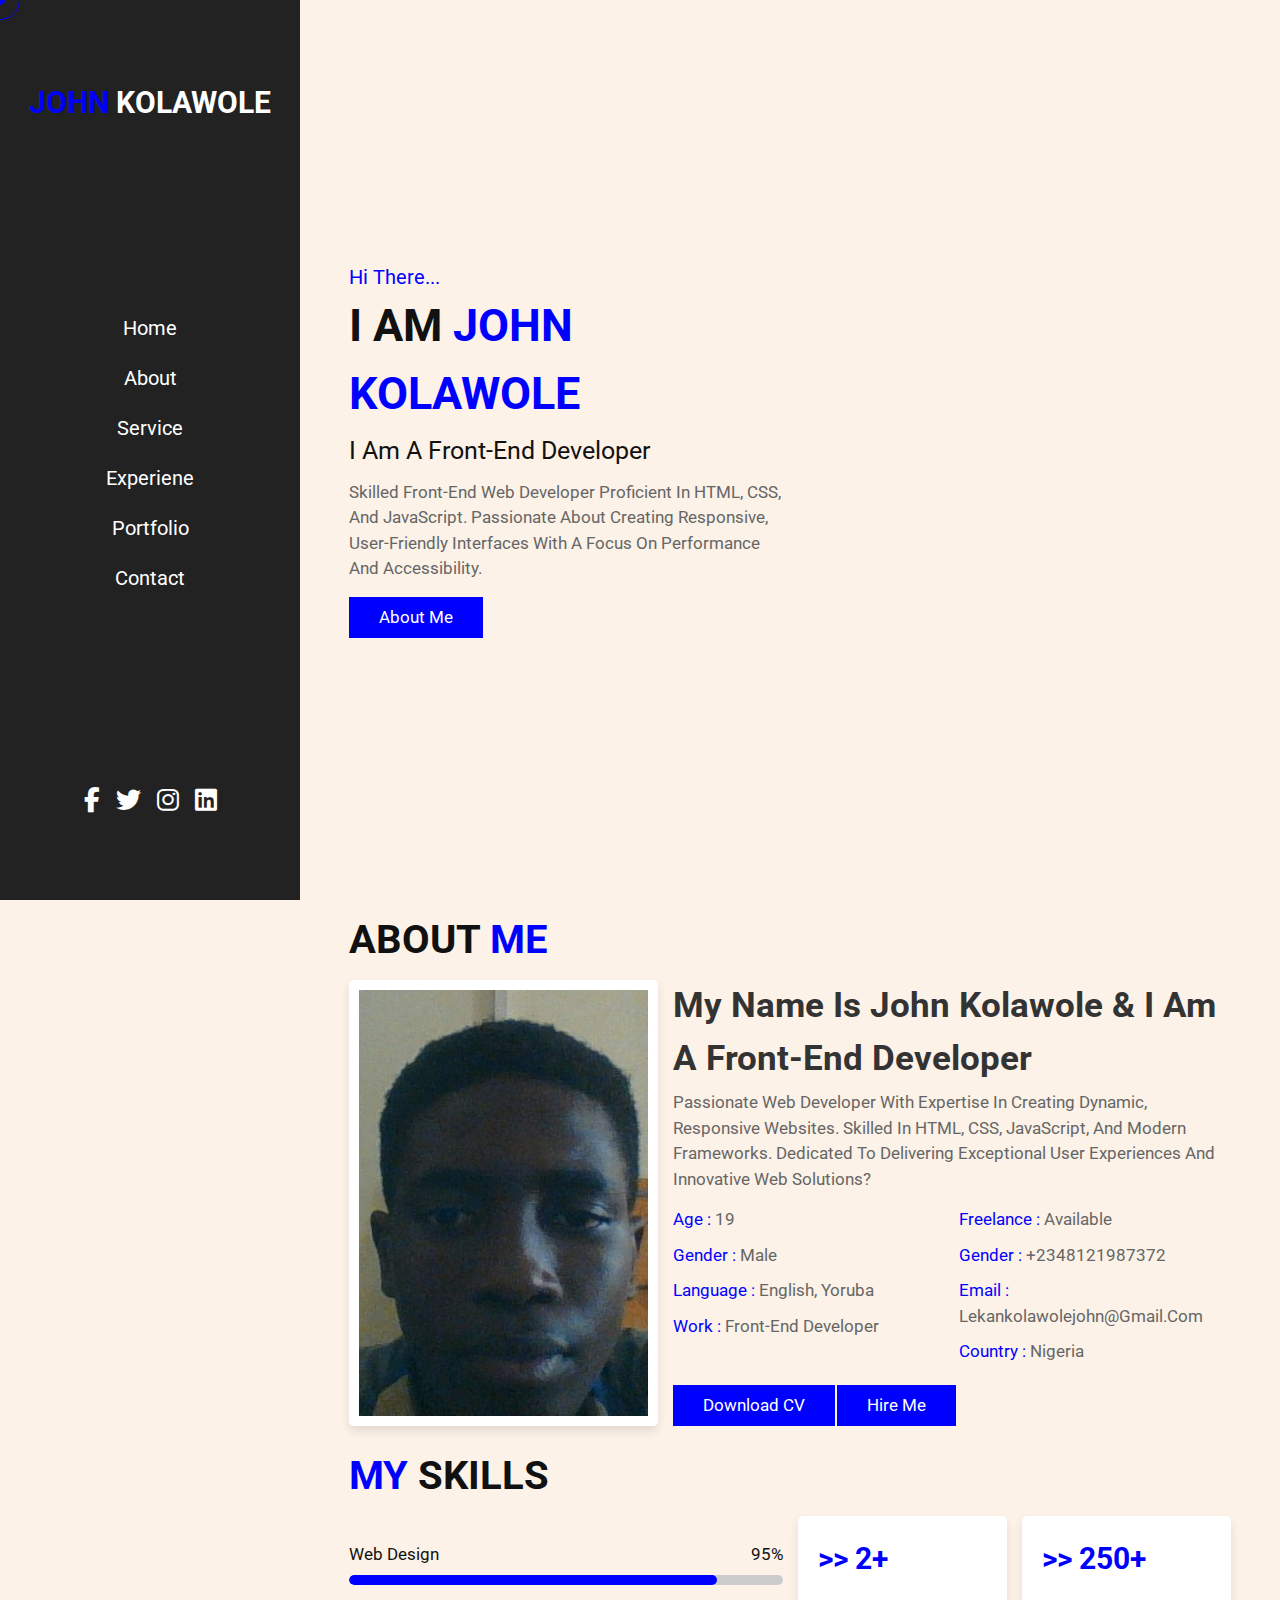
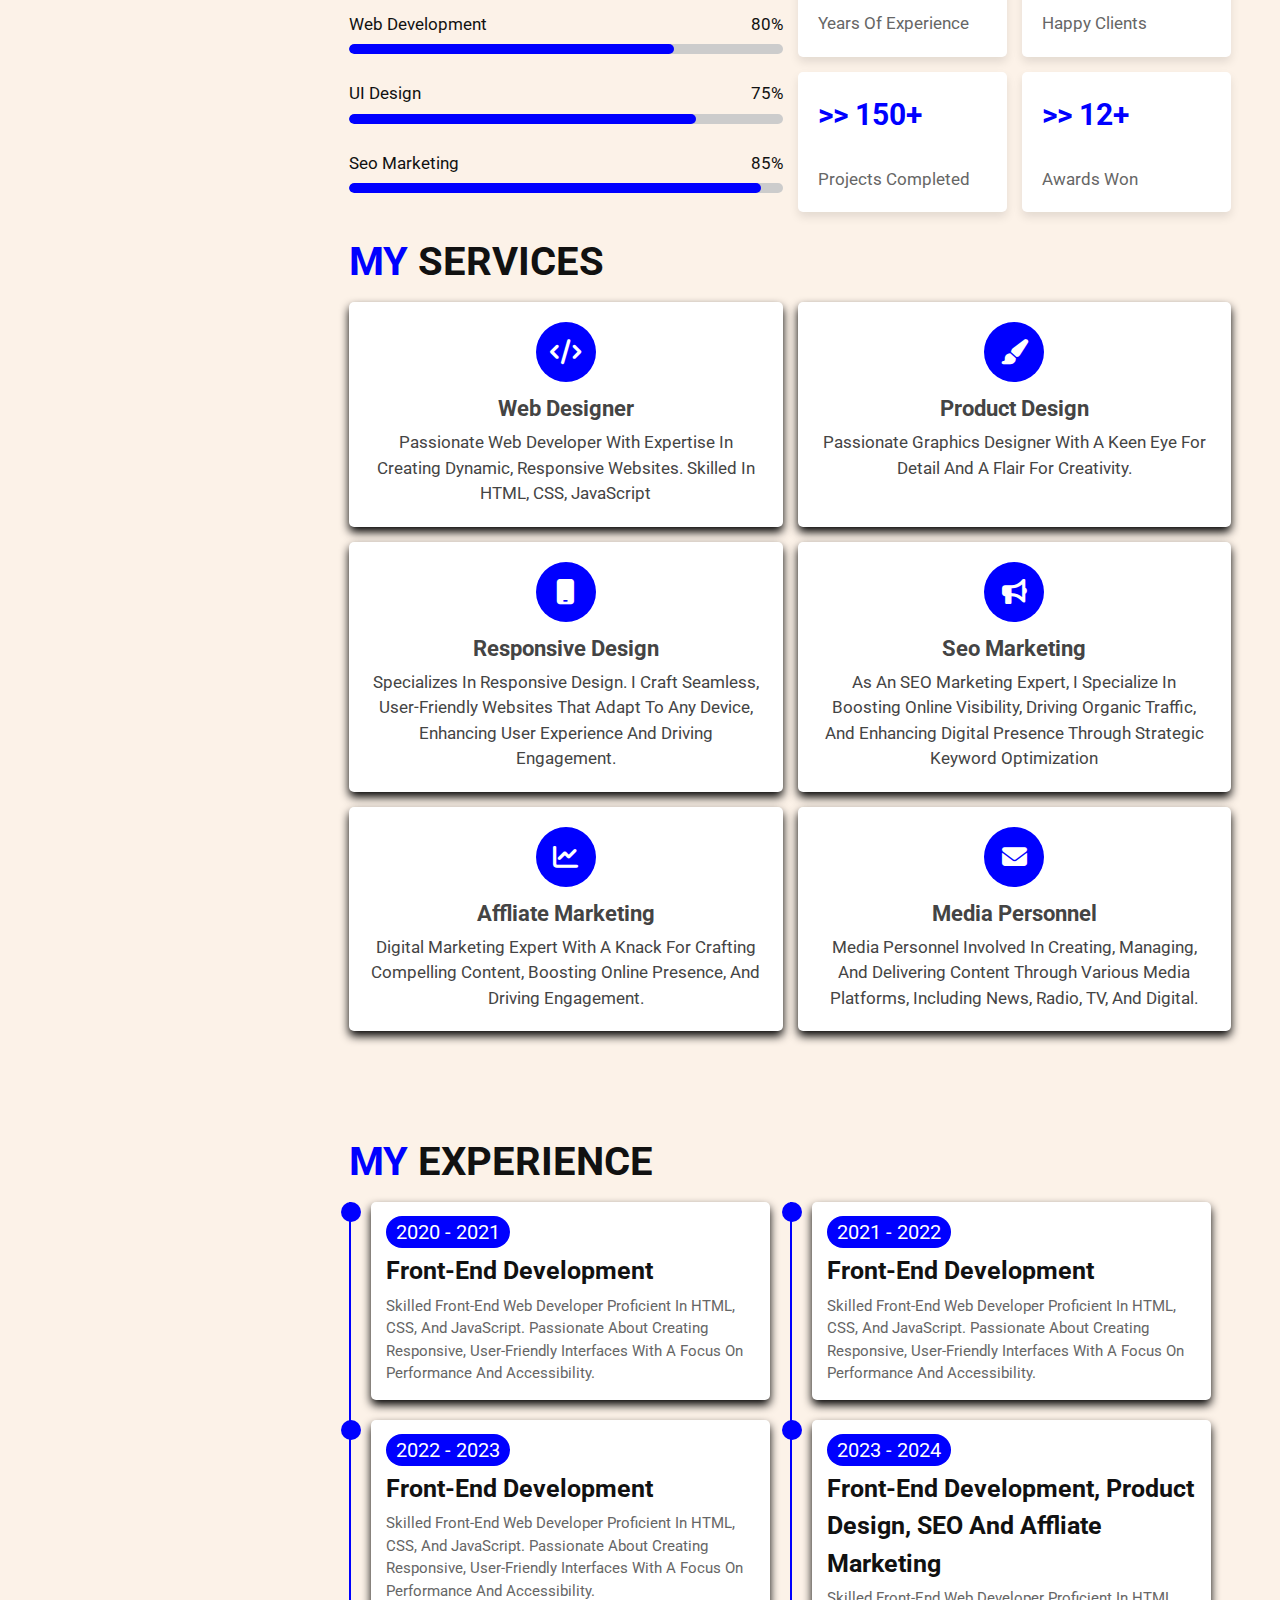
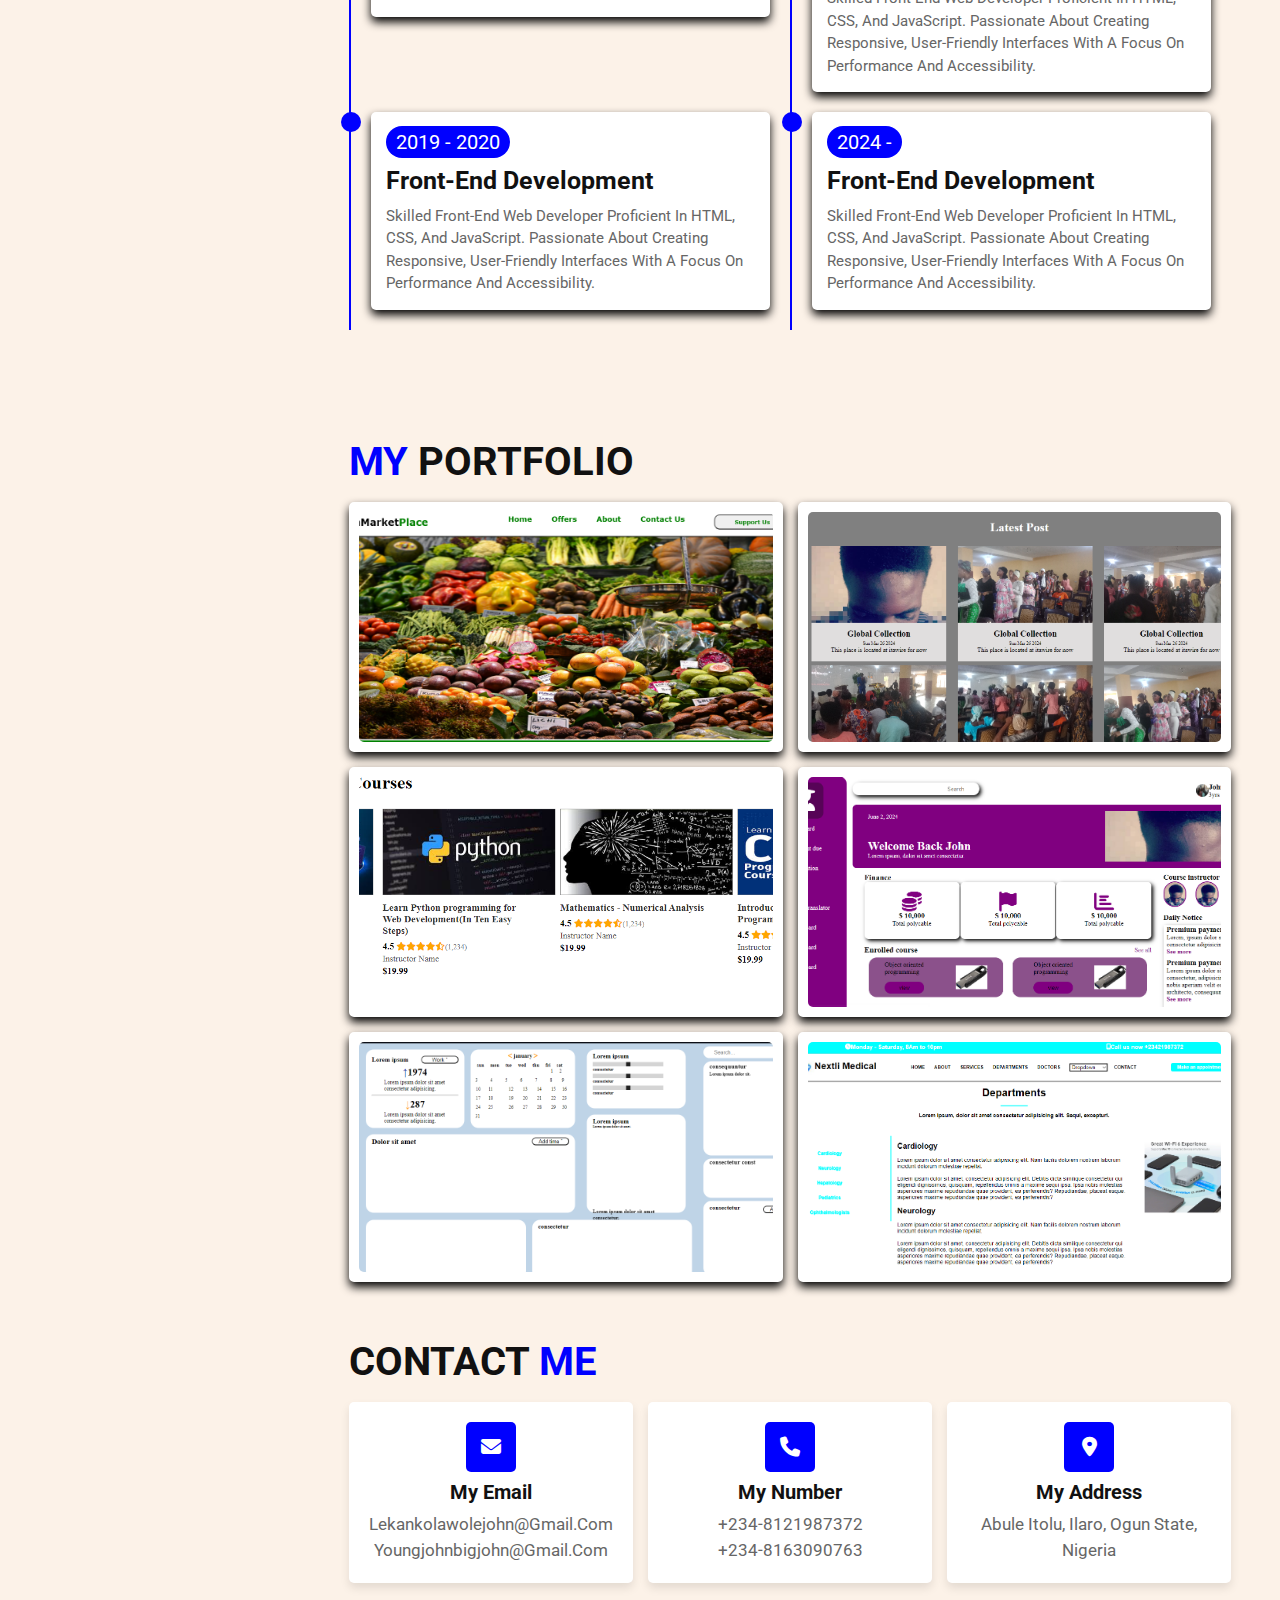
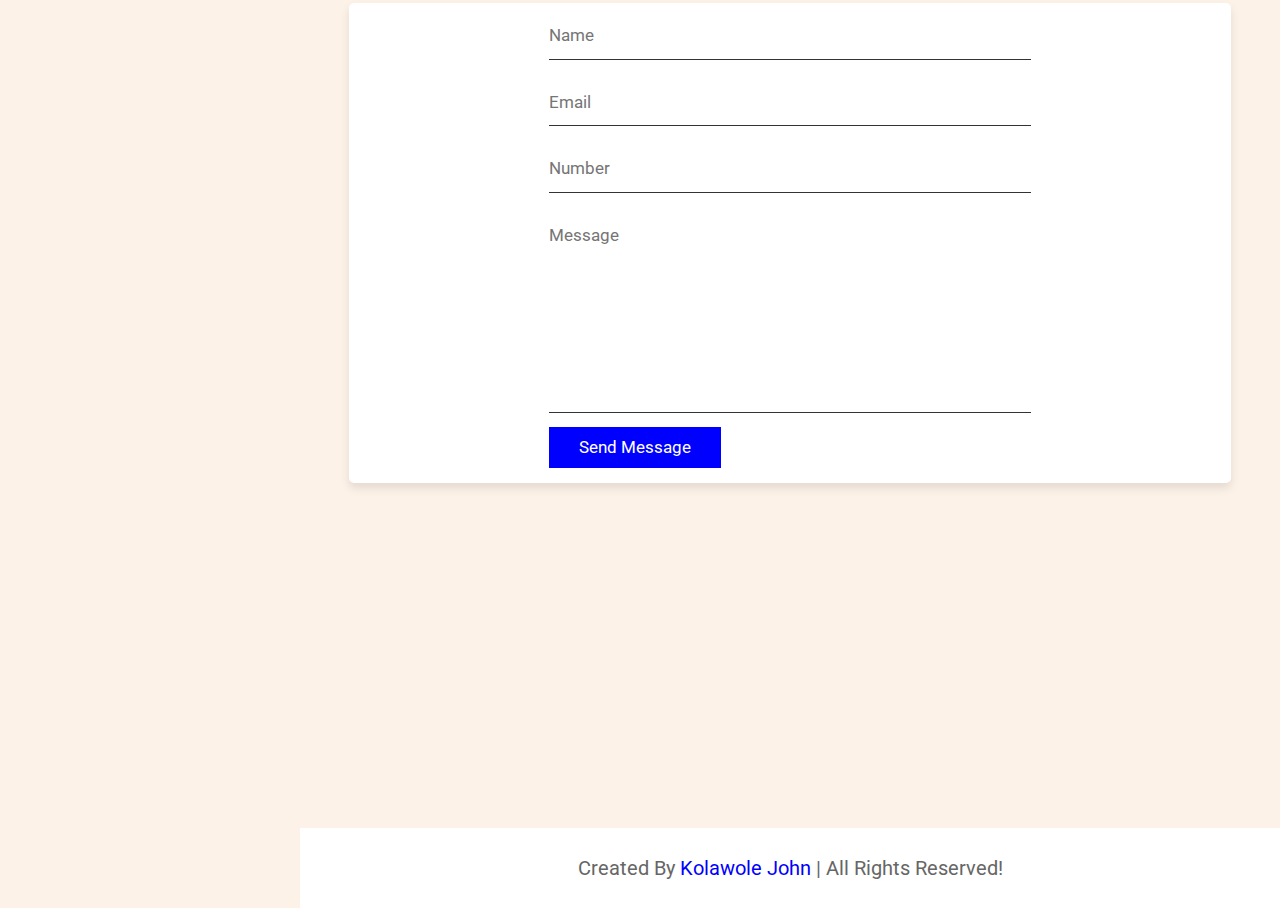
==== commit 03751b8d: "edits" ====
--- a/index.html
+++ b/index.html
@@ -32,10 +32,10 @@
 
     </nav>
     <div class="follow">
-        <a href="facebook.com/" class="fab fa-facebook-f"></a>
-        <a href="x.com/Enoch4zoe" class="fab fa-twitter"></a>
-        <a href="instagram.com/bigjohn7579" class="fab fa-instagram"></a>
-        <a href="#" class="fab fa-linkedin"></a>
+        <a href="https://web.facebook.com/john.kolawole.7921" class="fab fa-facebook-f"></a>
+        <a href="https://x.com/kolawol77771195" class="fab fa-twitter"></a>
+        <a href="https://www.instagram.com/bigjohn7579/" class="fab fa-instagram"></a>
+        <a href="https://www.linkedin.com/in/kolawole-john-a3b50627a/" class="fab fa-linkedin"></a>
     </div>
 </header>
 
@@ -55,7 +55,7 @@
               <a href="#about" class="btn">about me</a>
     </div>
     <div class="image">
-        <img src="img/edit-john.jpg" alt="">
+        <img src="img/nice-john.jpg" alt="">
     </div>
 </section>
 
@@ -79,7 +79,7 @@
                     experiences and innovative web solutions?</p>
                     <div class="box-container">
                         <div class="box">
-                            <p> <span>age :</span> 21</p>
+                            <p> <span>age :</span> 19</p>
                             <p> <span>gender :</span> male</p>
                             <p> <span>language :</span> english, yoruba</p>
                             <p> <span>work :</span> front-end developer</p>
@@ -92,7 +92,7 @@
                         </div>
                     </div>
                     <a href="#" class="btn">download CV</a>
-                    <a href="#" class="btn">hire me</a>
+                    <a href="contact" class="btn">hire me</a>
         </div>
 
 </div>
@@ -159,7 +159,7 @@
         </div>
         <div class="box">
             <i class="fas fa-paint-brush"></i>
-            <h3>graphics design</h3>
+            <h3>product design</h3>
             <p> Passionate graphics designer with a 
                 keen eye for detail and a flair for
                  creativity.</p>
@@ -181,17 +181,17 @@
         </div>
         <div class="box">
             <i class="fas fa-chart-line"></i>
-            <h3>digital marketing</h3>
+            <h3>affliate marketing</h3>
             <p> Digital marketing expert with a 
                 knack for crafting compelling content, 
                 boosting online presence, and driving engagement. </p>
         </div>
         <div class="box">
             <i class="fas fa-envelope"></i>
-            <h3>email marketing</h3>
-            <p> Email marketer with a knack for crafting engaging campaigns. 
-                Dedicated to driving conversions and fostering 
-                customer loyalty through creative, data-driven strategies.</p>
+            <h3>media personnel</h3>
+            <p> media personnel involved in creating, managing, 
+                and delivering content through various media platforms,
+                 including news, radio, TV, and digital.</p>
         </div>
     </div>
 
@@ -207,7 +207,7 @@
 
         <div class="box">
             <div class="content">
-                <span> 2015 - 2016</span>
+                <span> 2020 - 2021</span>
                 <h3>front-end development</h3>
                 <p>Skilled Front-End Web Developer proficient in HTML, CSS, 
                     and JavaScript. Passionate about creating responsive, user-friendly 
@@ -217,7 +217,7 @@
         </div>
         <div class="box">
             <div class="content">
-                <span> 2016 - 2017</span>
+                <span> 2021 - 2022</span>
                 <h3>front-end development</h3>
                 <p>Skilled Front-End Web Developer proficient in HTML, CSS, 
                     and JavaScript. Passionate about creating responsive, user-friendly 
@@ -226,7 +226,7 @@
         </div>
         <div class="box">
             <div class="content">
-                <span> 2017 - 2018</span>
+                <span> 2022 - 2023</span>
                 <h3>front-end development</h3>
                 <p>Skilled Front-End Web Developer proficient in HTML, CSS, 
                     and JavaScript. Passionate about creating responsive, user-friendly 
@@ -235,8 +235,8 @@
         </div>
         <div class="box">
             <div class="content">
-                <span> 2018 - 2019</span>
-                <h3>front-end development</h3>
+                <span> 2023 - 2024</span>
+                <h3>front-end development, Product design, SEO and Affliate Marketing</h3>
                 <p>Skilled Front-End Web Developer proficient in HTML, CSS, 
                     and JavaScript. Passionate about creating responsive, user-friendly 
                     interfaces with a focus on performance and accessibility.</p>
@@ -253,7 +253,7 @@
         </div>
         <div class="box">
             <div class="content">
-                <span> 2020 - 2021</span>
+                <span> 2024 - </span>
                 <h3>front-end development</h3>
                 <p>Skilled Front-End Web Developer proficient in HTML, CSS, 
                     and JavaScript. Passionate about creating responsive, user-friendly 
@@ -274,7 +274,7 @@
     <div class="box-container">
 
         <div class="box">
-            <img src="img/download (2).jpeg" alt="">
+            <img src="img/Screenshot 2024-10-17 161300.png" alt="">
             <h3> project 01</h3>
             <div class="icons">
                 <a href="#" class="fas fa-link" ></a>
@@ -283,8 +283,8 @@
             </div>
         </div>
         <div class="box">
-            <img src="img/images-cream.jpeg" alt="">
-            <h3> project 01</h3>
+            <img src="img/Screenshot 2024-10-17 161403.png" alt="">
+            <h3> project 02</h3>
             <div class="icons">
                 <a href="#" class="fas fa-link"></a>
                 <a href="#" class="fas fa-share"></a>
@@ -292,8 +292,8 @@
             </div>
         </div>
         <div class="box">
-            <img src="img/download (1).jpeg" alt="">
-            <h3> project 01</h3>
+            <img src="img/Screenshot 2024-10-17 161436.png" alt="">
+            <h3> project 03</h3>
             <div class="icons">
                 <a href="#" class="fas fa-link"></a>
                 <a href="#" class="fas fa-share"></a>
@@ -301,8 +301,8 @@
             </div>
         </div>
         <div class="box">
-            <img src="img/images (1).jpeg" alt="">
-            <h3> project 01</h3>
+            <img src="img/Screenshot 2024-10-17 161550.png" alt="">
+            <h3> project 04</h3>
             <div class="icons">
                 <a href="#" class="fas fa-link"></a>
                 <a href="#" class="fas fa-share"></a>
@@ -310,8 +310,8 @@
             </div>
         </div>
         <div class="box">
-            <img src="img/download (3)-brown.jpeg" alt="">
-            <h3> project 01</h3>
+            <img src="img/Screenshot 2024-10-17 162504.png" alt="">
+            <h3> project 05</h3>
             <div class="icons">
                 <a href="#" class="fas fa-link"></a>
                 <a href="#" class="fas fa-share"></a>
@@ -319,8 +319,8 @@
             </div>
         </div>
         <div class="box">
-            <img src="img/download.jpeg" alt="">
-            <h3> project 01</h3>
+            <img src="img/Screenshot 2024-10-17 162803.png" alt="">
+            <h3> project 06</h3>
             <div class="icons">
                 <a href="#" class="fas fa-link"></a>
                 <a href="#" class="fas fa-share"></a>
@@ -341,7 +341,7 @@
 
     <div class="icons-container">
 
-        <div class="icons">
+        <div class="icons lin">
             <i class="fas fa-envelope"></i>
             <h3>my email</h3>
             <p>lekankolawolejohn@gmail.com</p>
@@ -377,7 +377,7 @@
 
         </form>
 
-<iframe src="https://www.google.com/maps/embed?pb=!1m18!1m12!1m3!1d63375.32236230727!2d2.9762863792743413!3d6.895669447197682!2m3!1f0!2f0!3f0!3m2!1i1024!2i768!4f13.1!3m3!1m2!1s0x103b0f2d6fdabed7%3A0x7712f9a4f365399a!2sIlaro%20112106%2C%20Ogun%20State!5e0!3m2!1sen!2sng!4v1716457088083!5m2!1sen!2sng" width="600" height="450" style="border:0;" allowfullscreen="" loading="lazy" referrerpolicy="no-referrer-when-downgrade"></iframe>
+<iframe src="https://www.google.com/maps/embed?pb=!1m18!1m12!1m3!1d63375.32236230727!2d2.9762863792743413!3d6.895669447197682!2m3!1f0!2f0!3f0!3m2!1i1024!2i768!4f13.1!3m3!1m2!1s0x103b0f2d6fdabed7%3A0x7712f9a4f365399a!2sIlaro%20112106%2C%20Ogun%20State!5e0!3m2!1sen!2sng!4v1716457088083!5m2!1sen!2sng" width="300" height="300" style="border:0;" allowfullscreen="" loading="lazy" referrerpolicy="no-referrer-when-downgrade"></iframe>
 
 
 
--- a/css/port.css
+++ b/css/port.css
@@ -1,7 +1,7 @@
 @import url('https://fonts.googleapis.com/css2?family=Roboto:wght@100;300;400;500;700&display=swap');
 
 :root{
-    --main-color: #e38528;
+    --main-color: blue;
 }
 
 *{
@@ -433,6 +433,9 @@
     
     text-transform: uppercase;
 }
+.link p{
+    text-transform: lowercase;
+}
 
 .portfolio .box-container .box .icons{
     position: absolute;
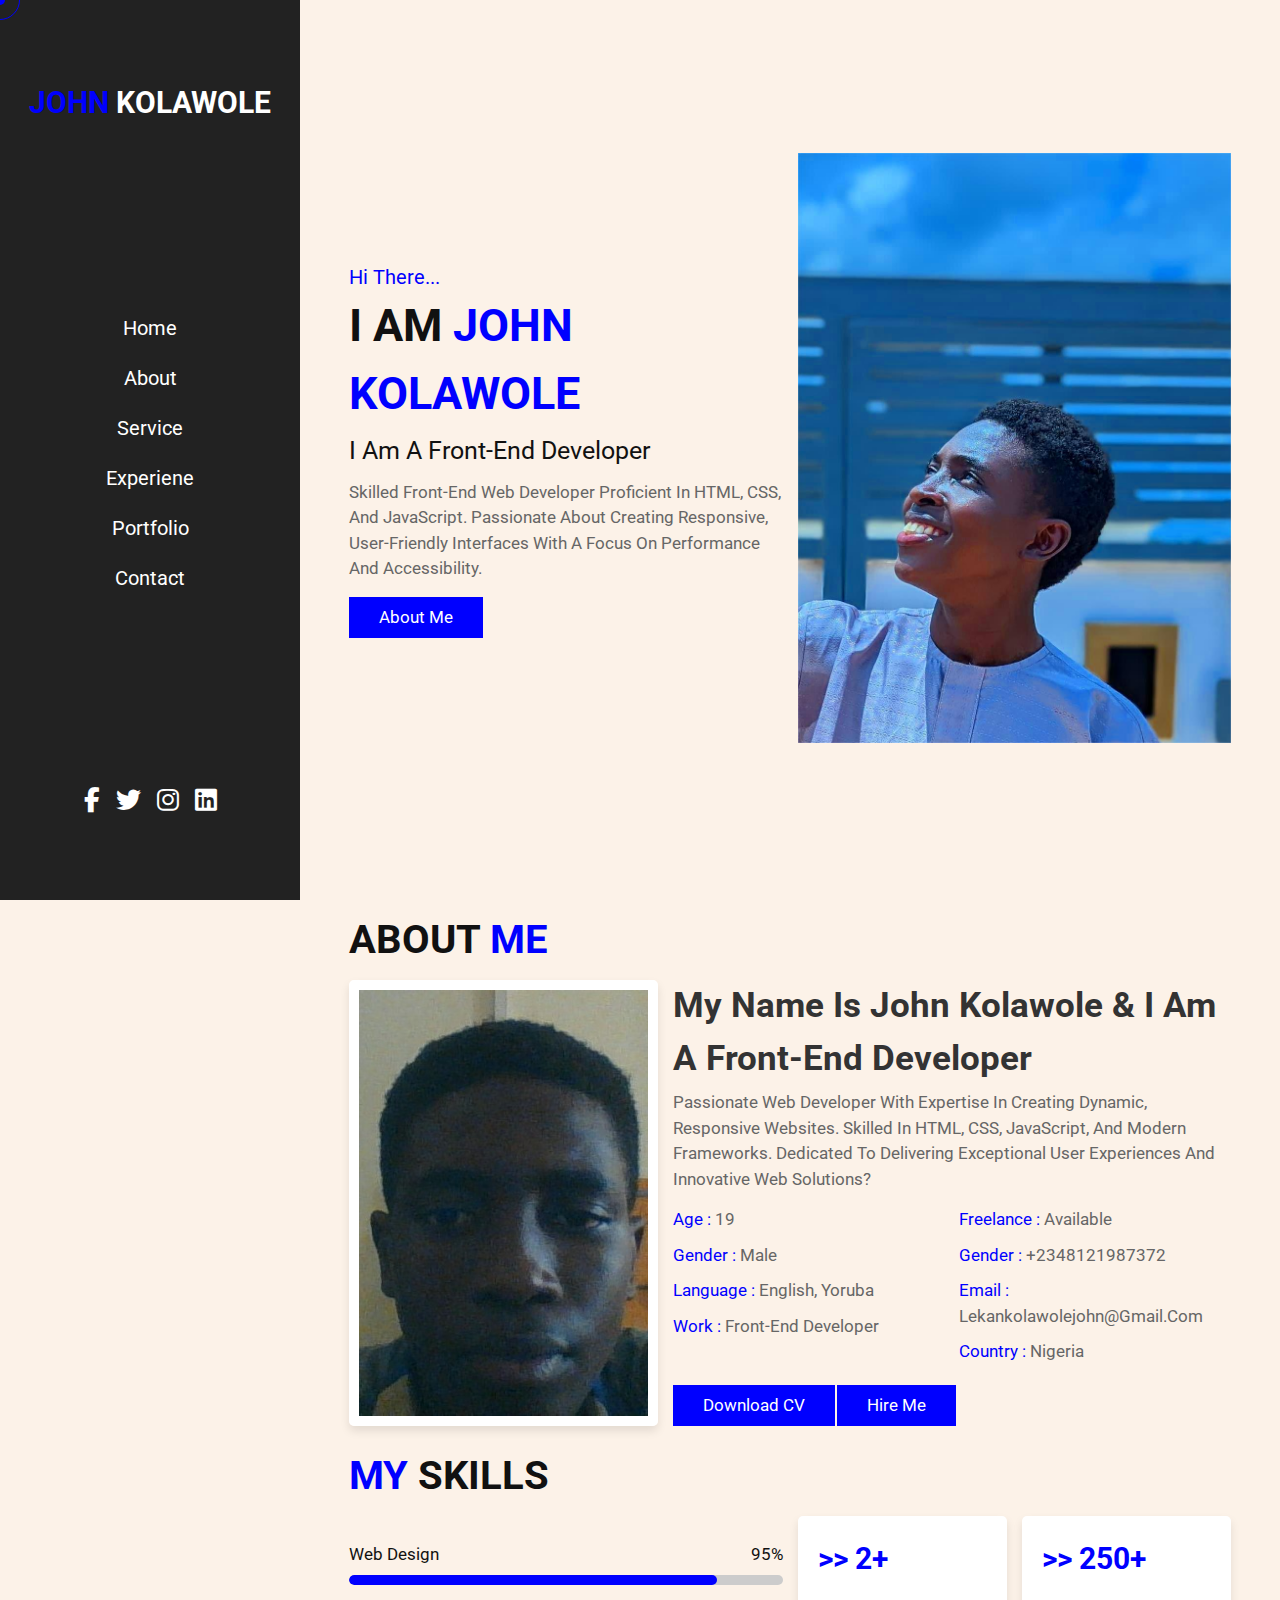
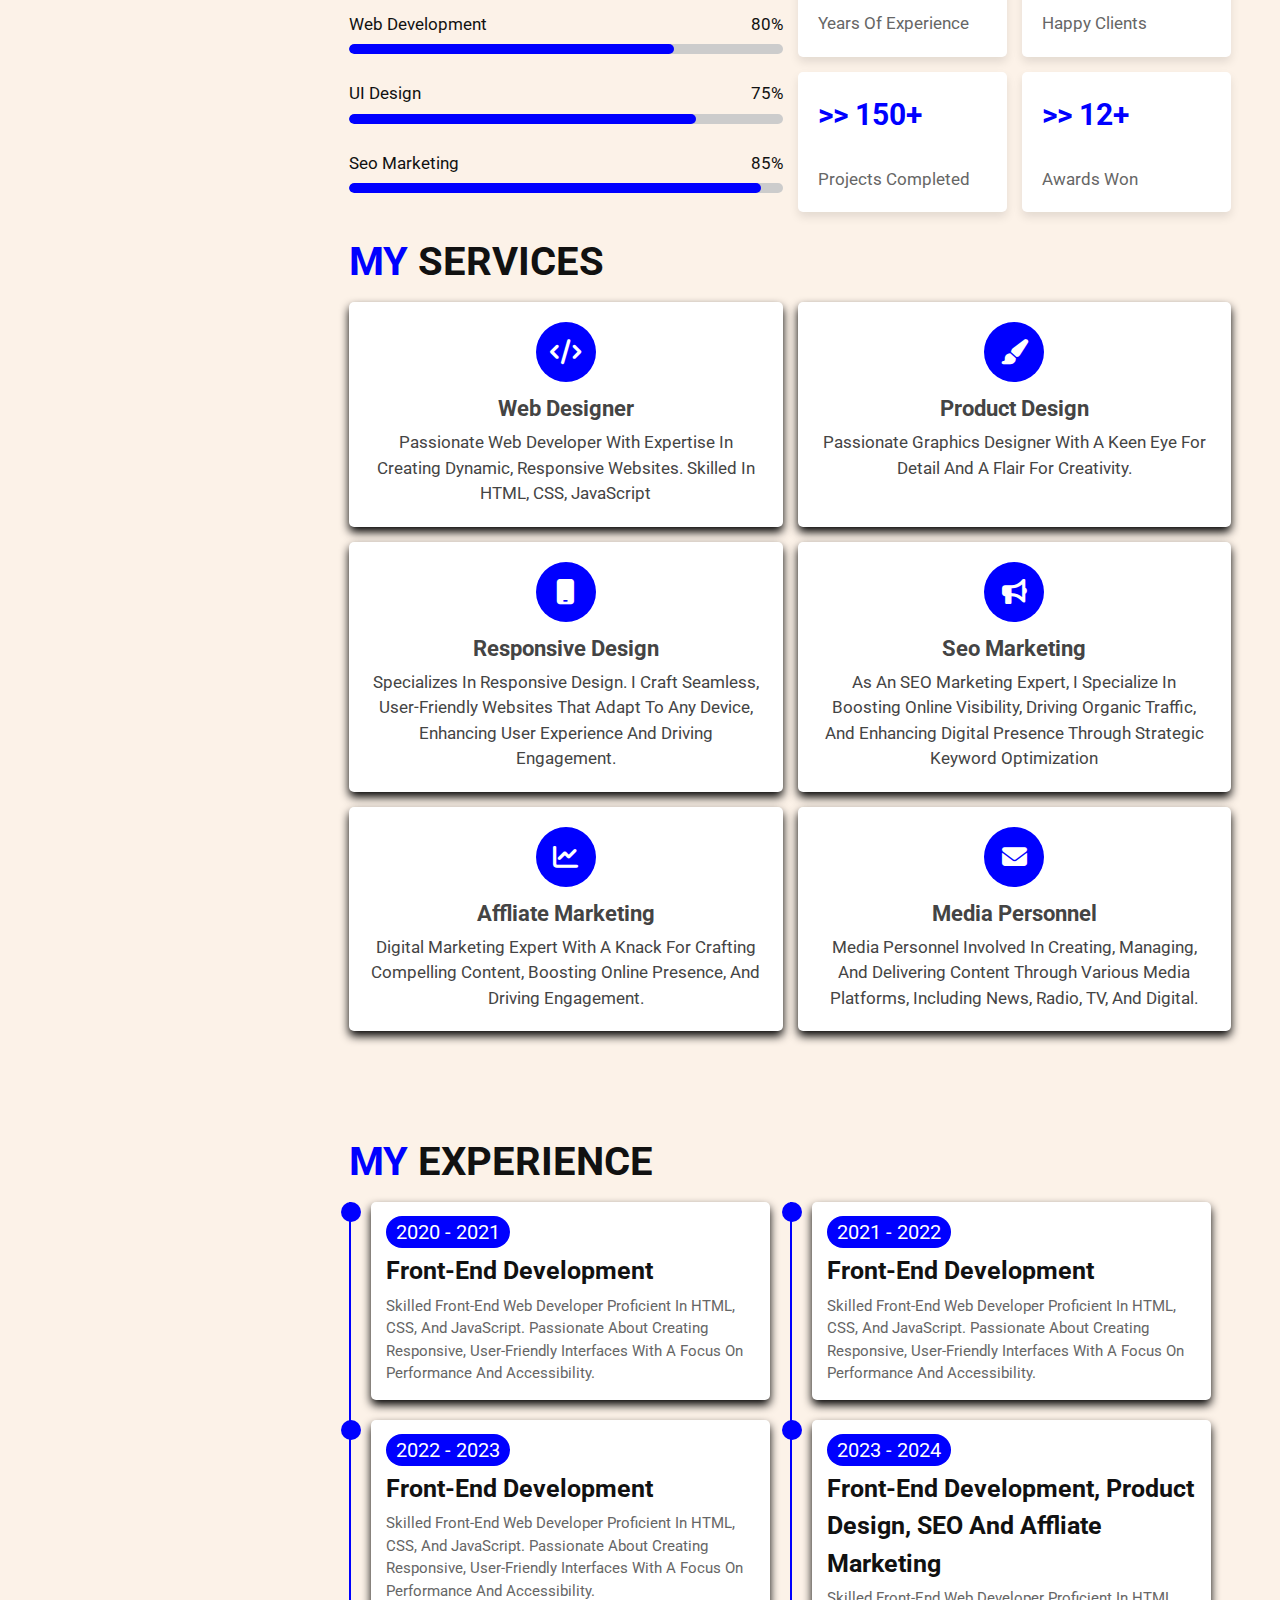
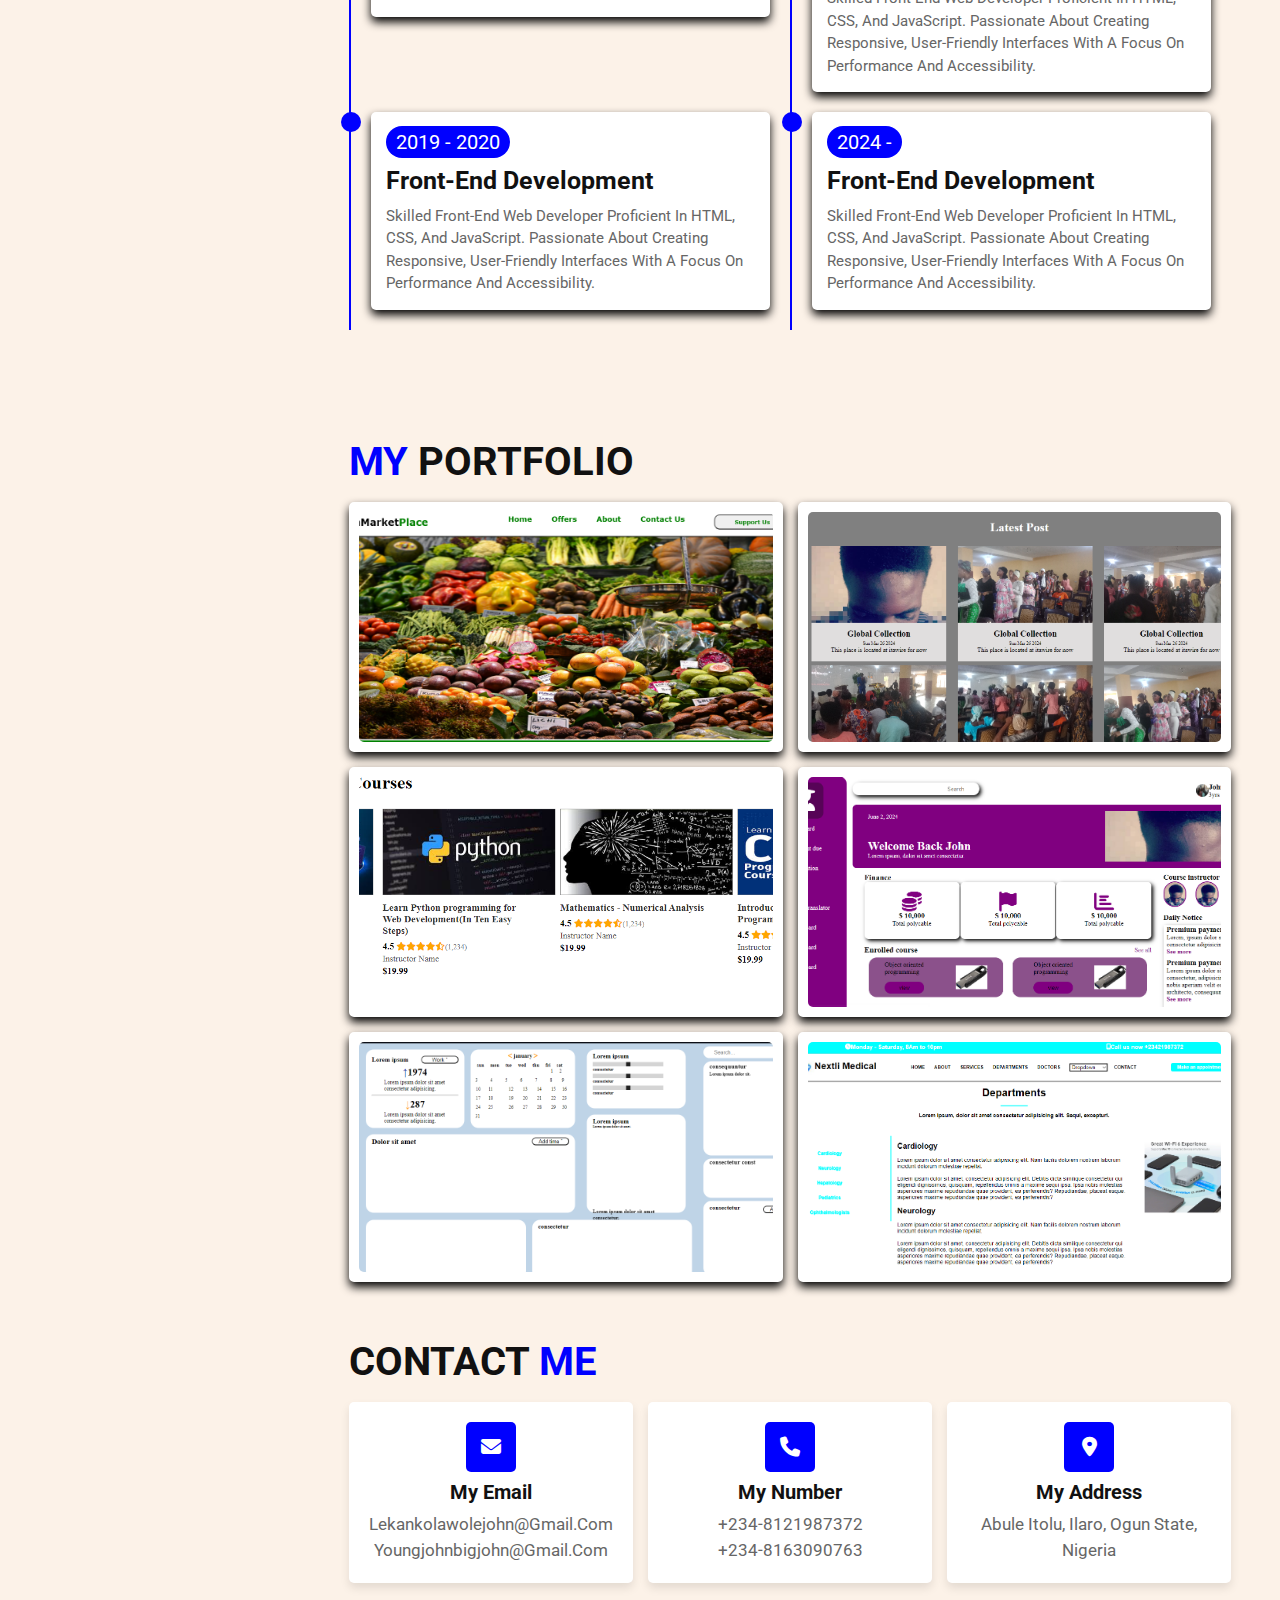
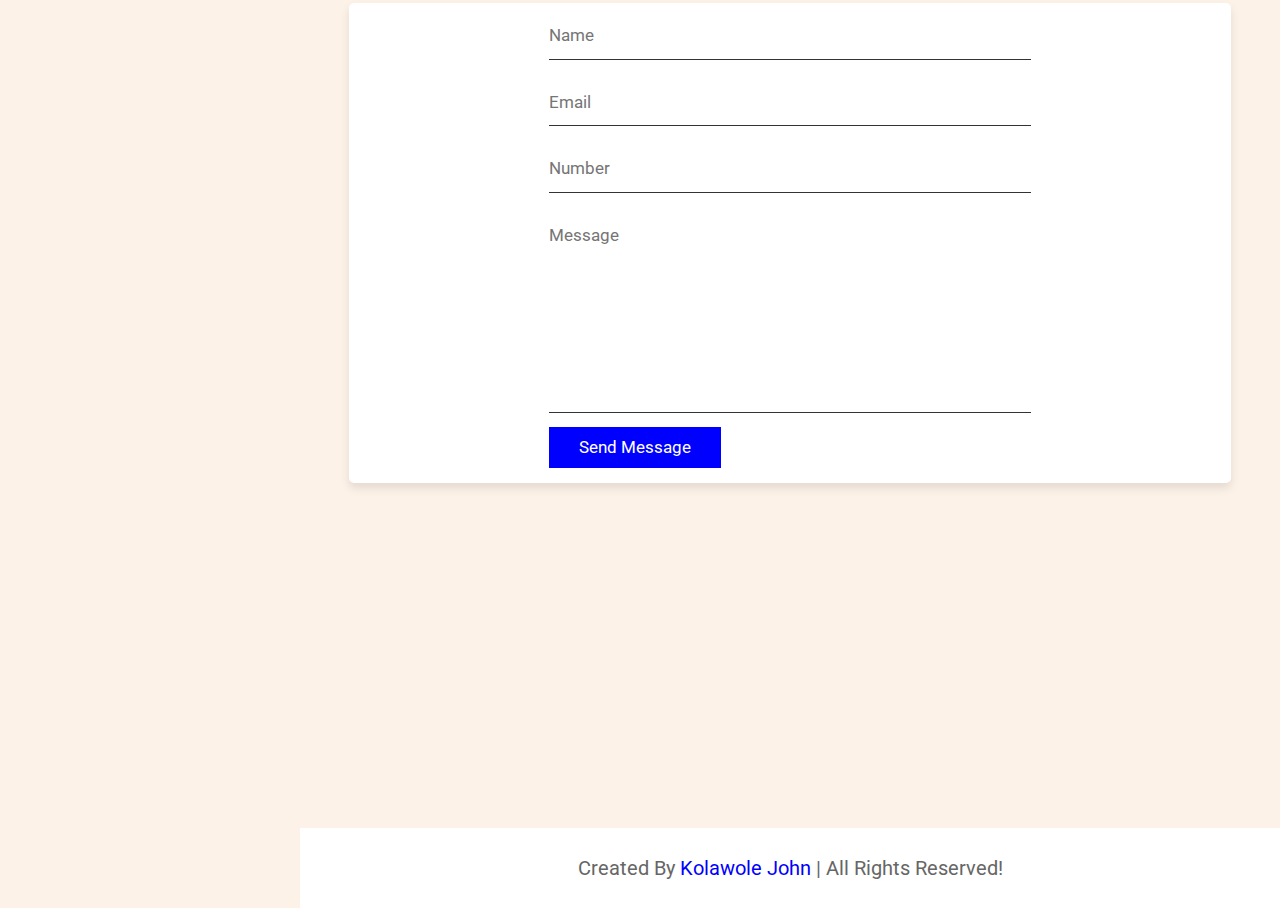
==== commit 307d63a5: "Update index.html" ====
--- a/index.html
+++ b/index.html
@@ -400,7 +400,7 @@
 
 
     <!-- custom javascript file link -->
-    <script src="js/port.js"></script>
+<!--     <script src="js/port.js"></script> -->
     
 </body>
 </html>
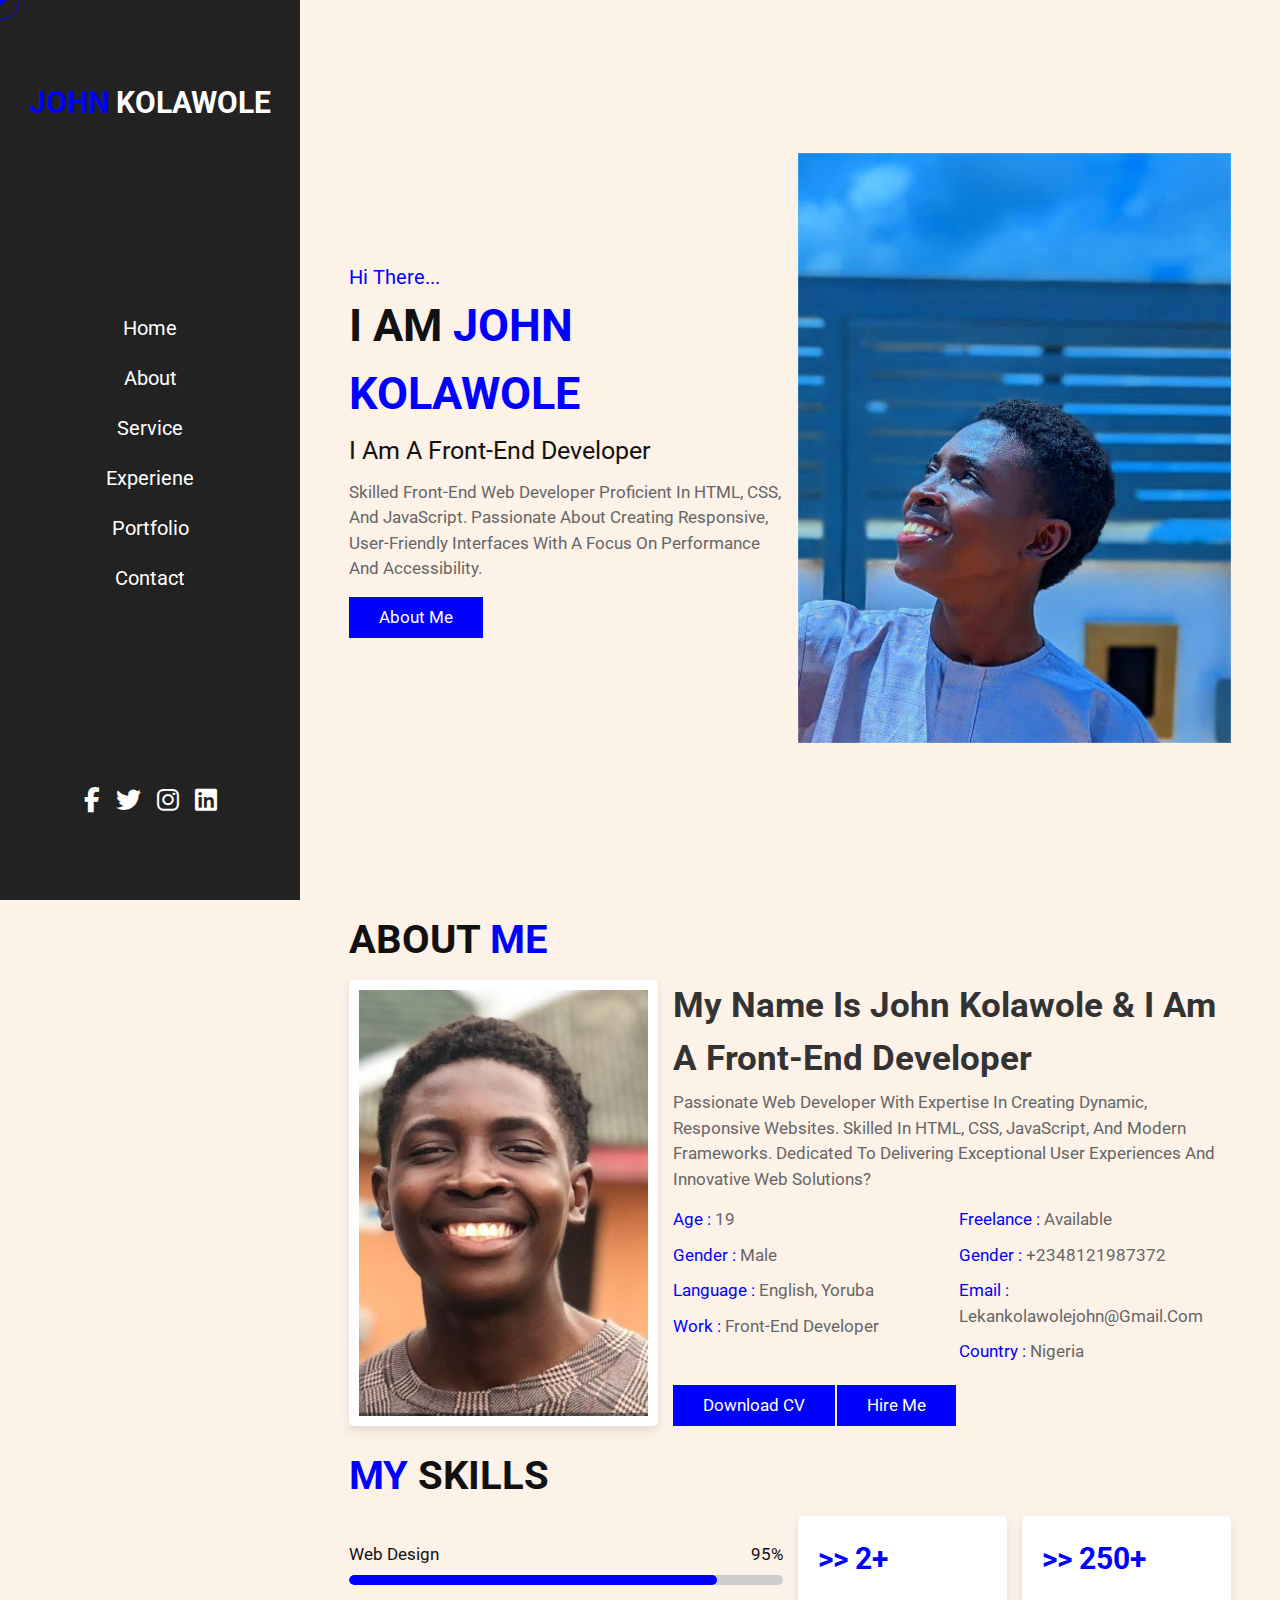
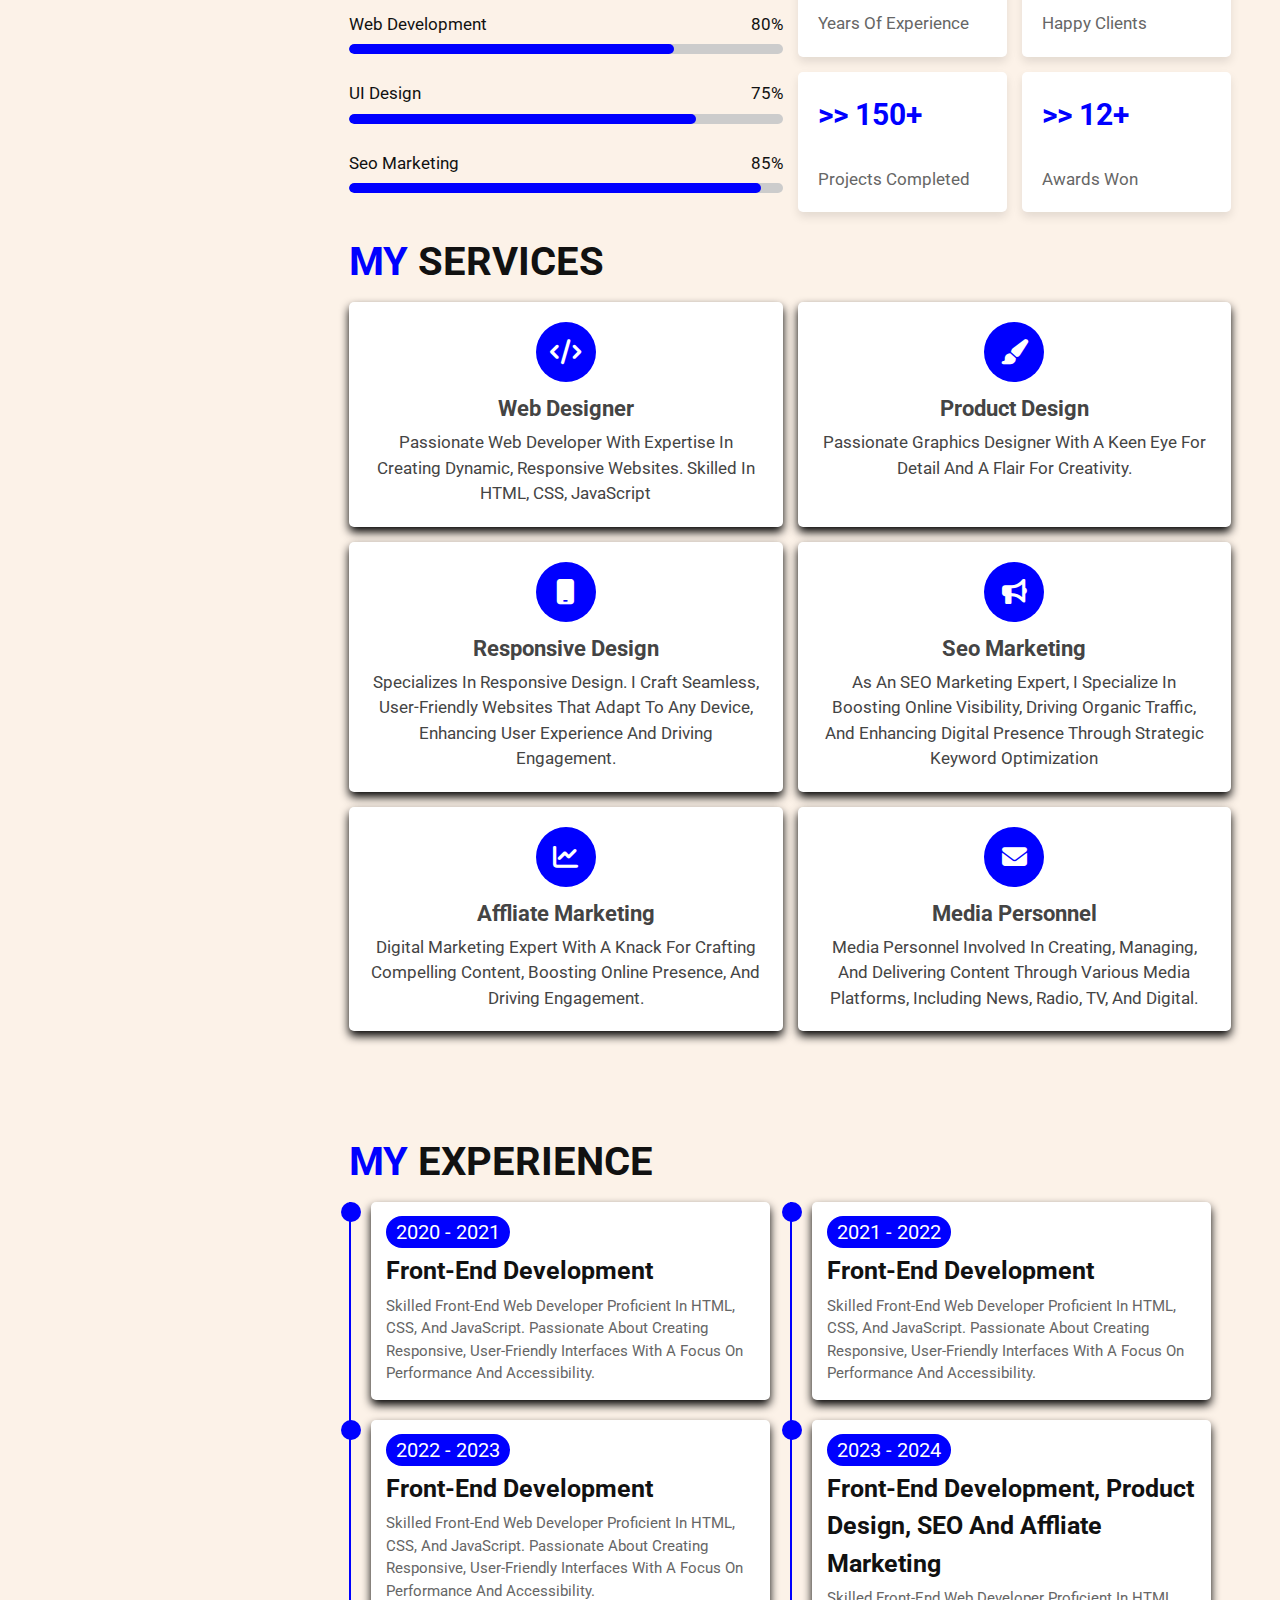
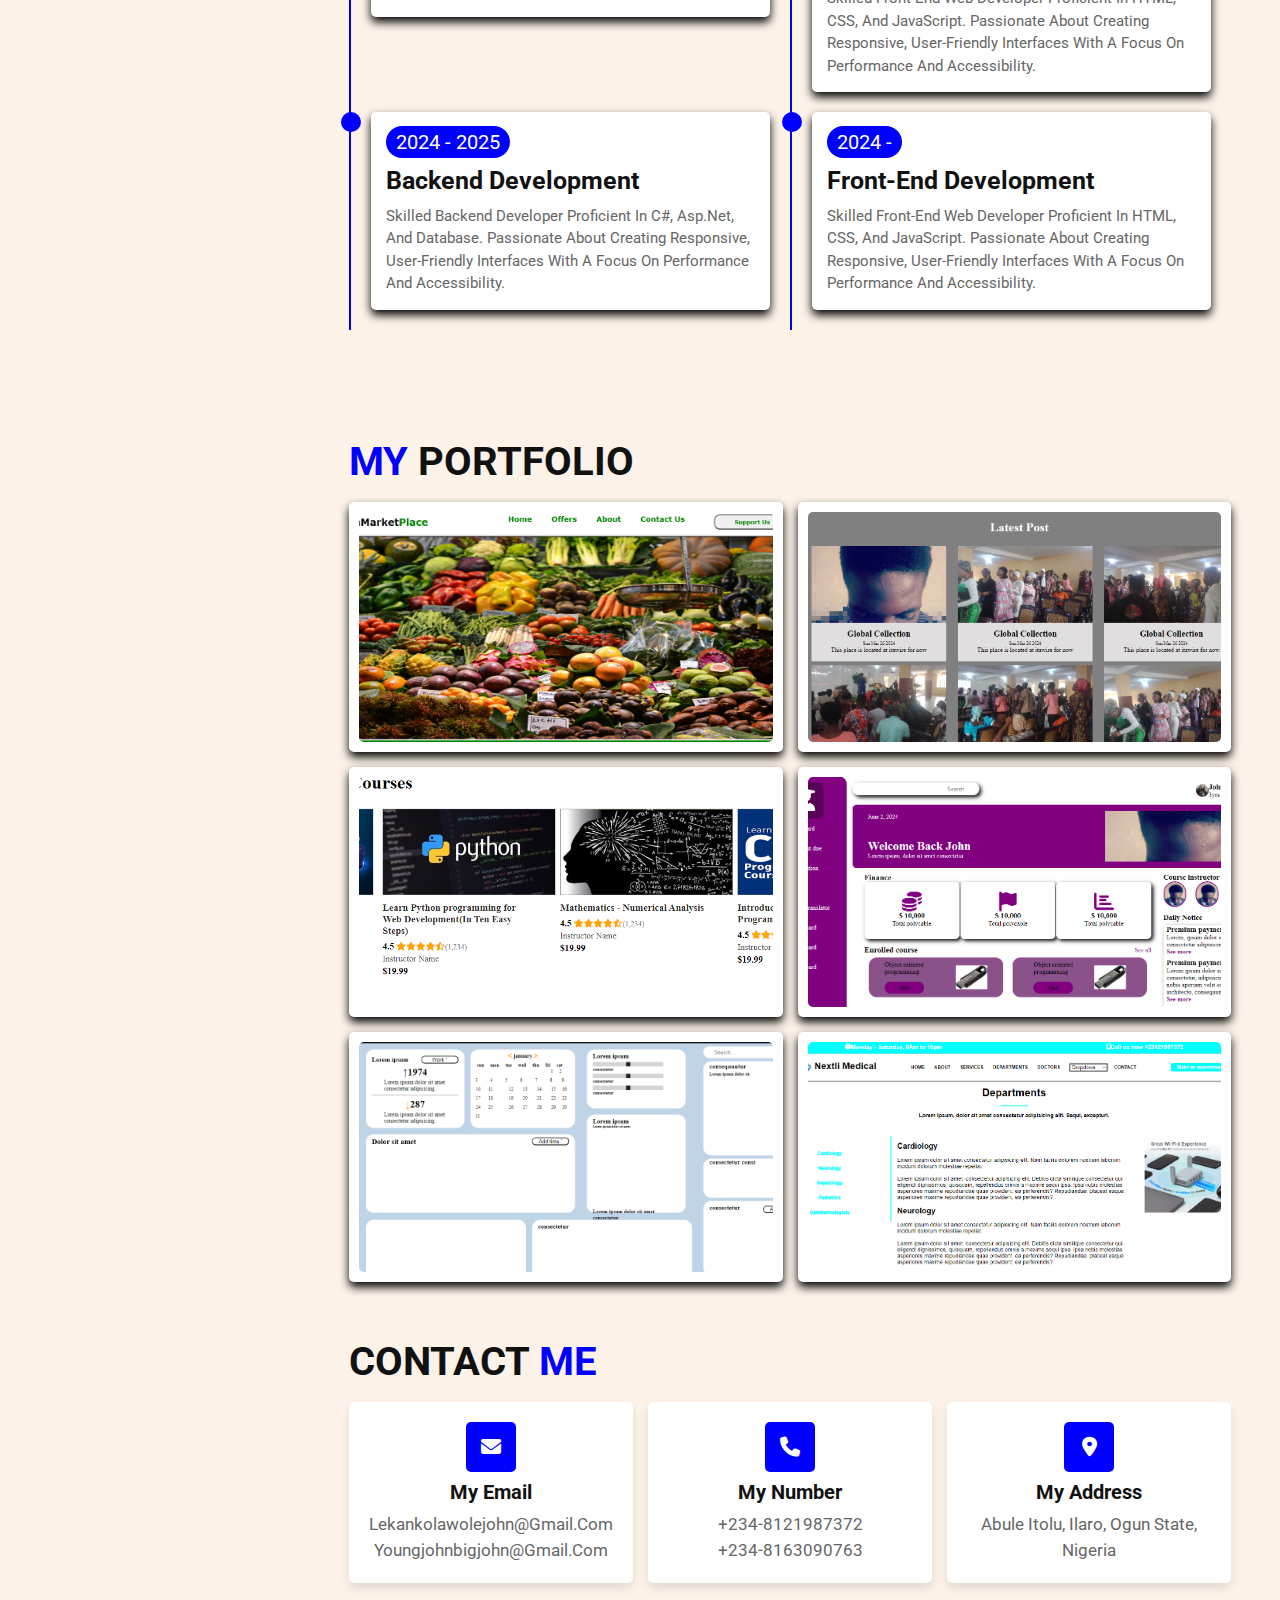
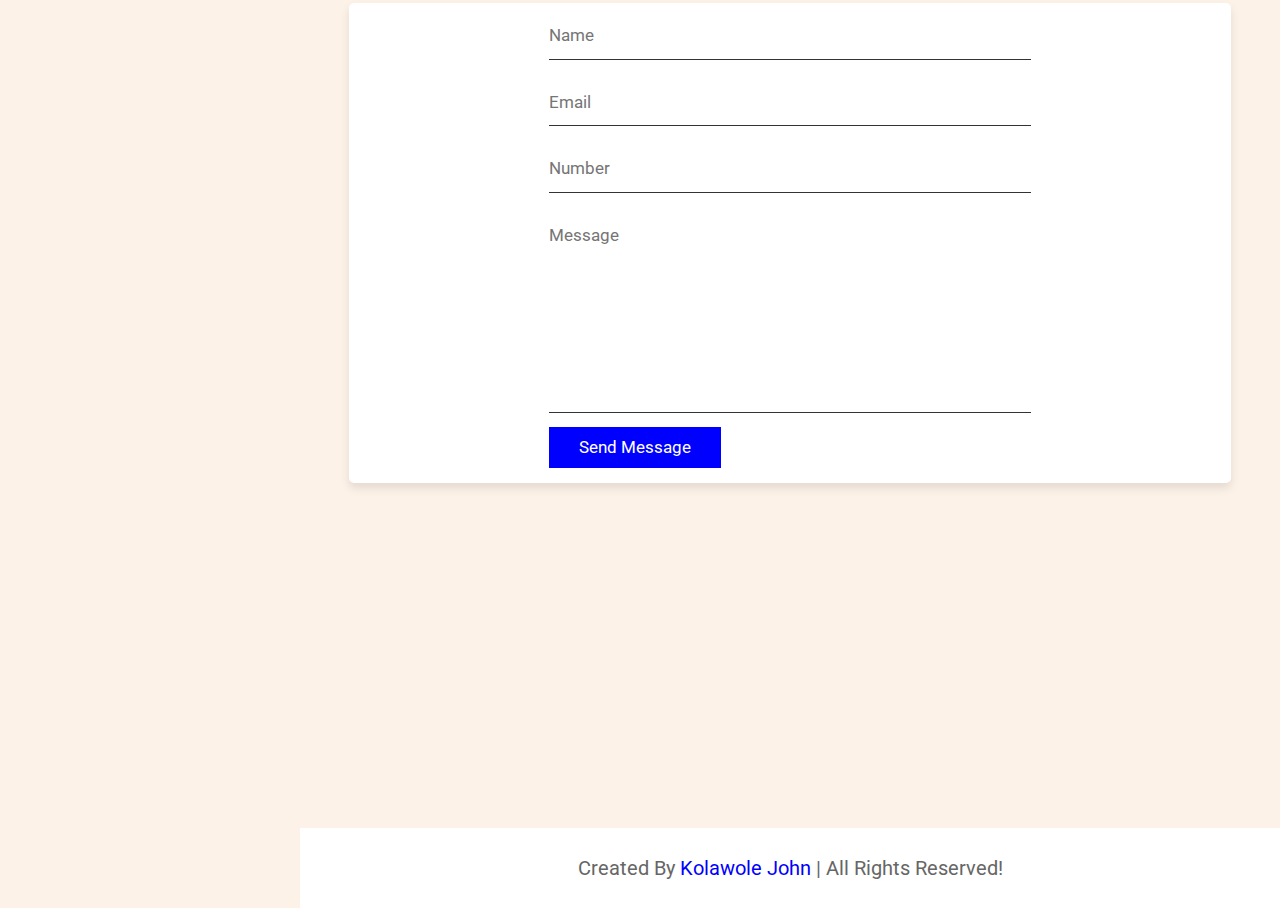
==== commit c8e9872b: "changed old image and edits" ====
--- a/index.html
+++ b/index.html
@@ -67,7 +67,7 @@
 
     <div class="row-1">
         <div class="image">
-            <img src="img/john-demo.jpg" alt="">
+            <img src="img/IMG_20250322_134403.jpg" alt="">
         </div>
 
         <div class="content">
@@ -244,10 +244,10 @@
         </div>
         <div class="box">
             <div class="content">
-                <span> 2019 - 2020</span>
-                <h3>front-end development</h3>
-                <p>Skilled Front-End Web Developer proficient in HTML, CSS, 
-                    and JavaScript. Passionate about creating responsive, user-friendly 
+                <span> 2024 - 2025</span>
+                <h3>Backend development</h3>
+                <p>Skilled Backend developer proficient in C#, Asp.Net, 
+                    and Database. Passionate about creating responsive, user-friendly 
                     interfaces with a focus on performance and accessibility.</p>
             </div>
         </div>
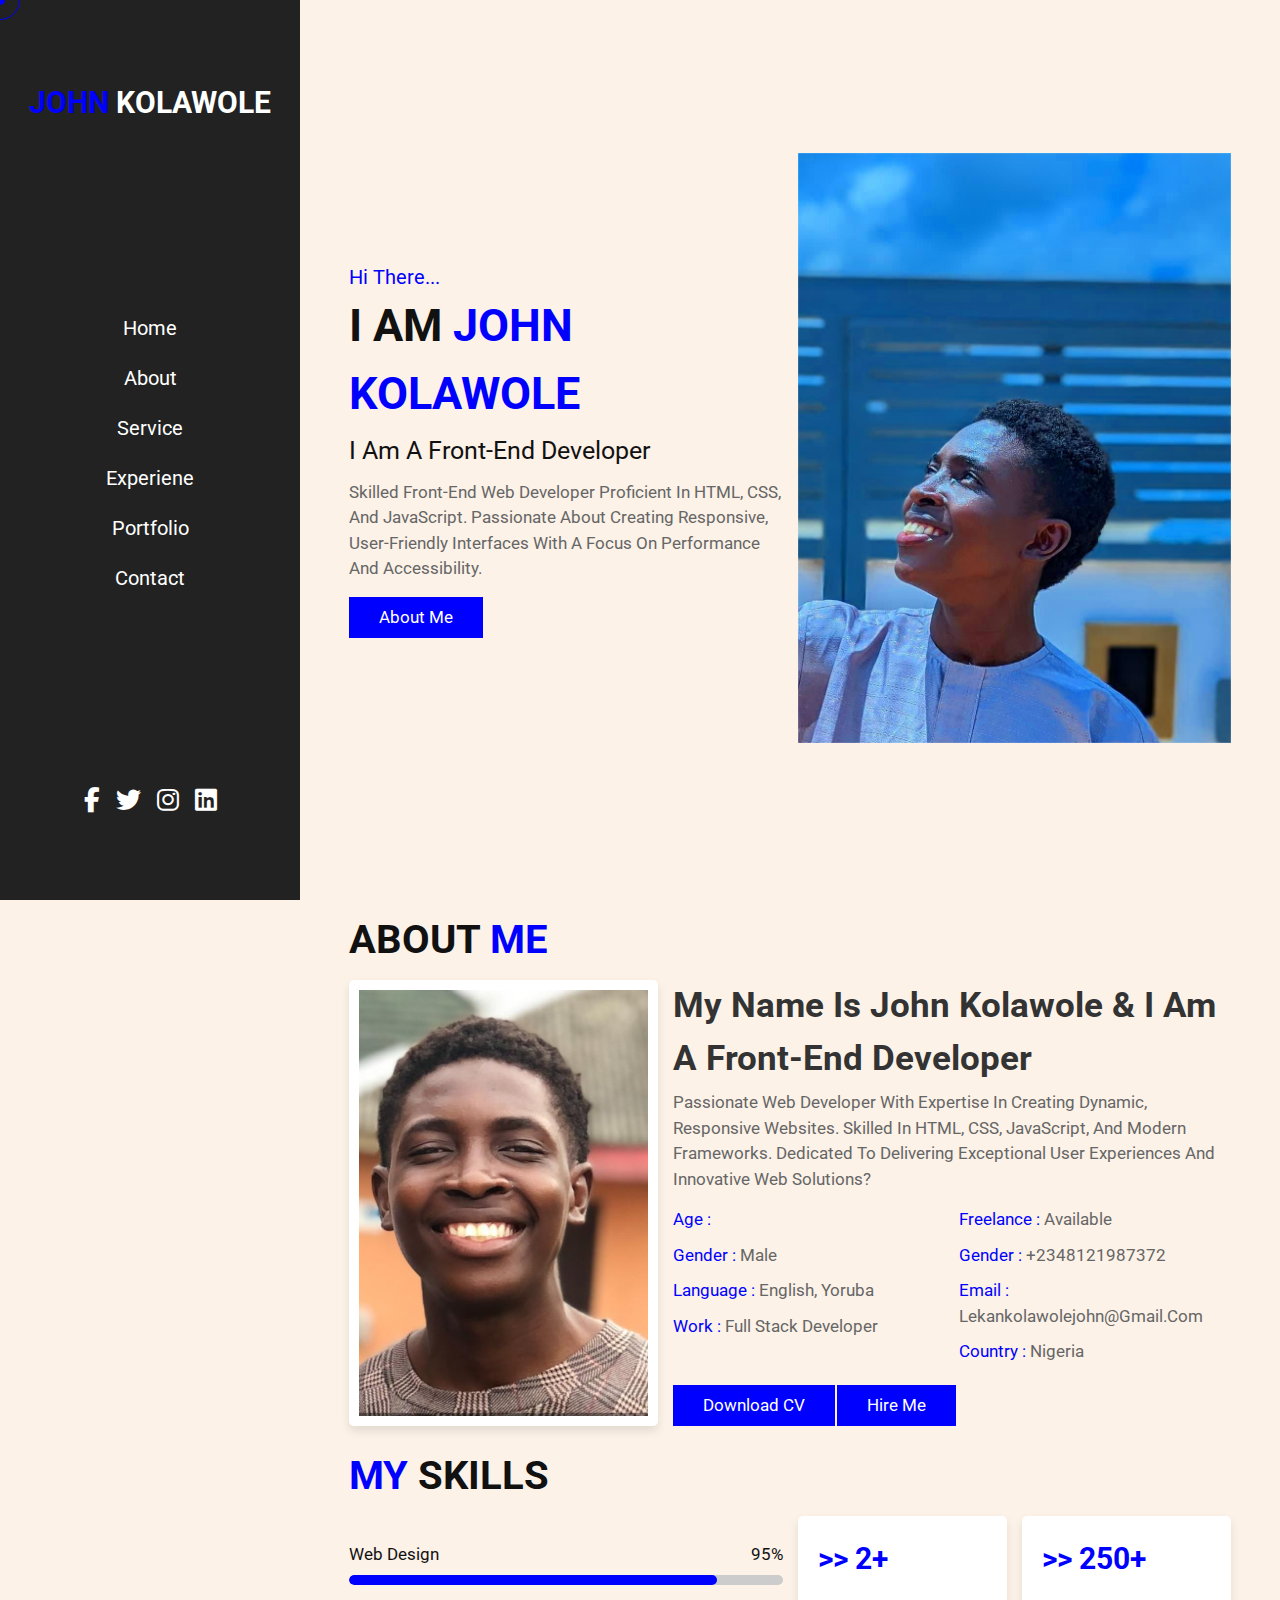
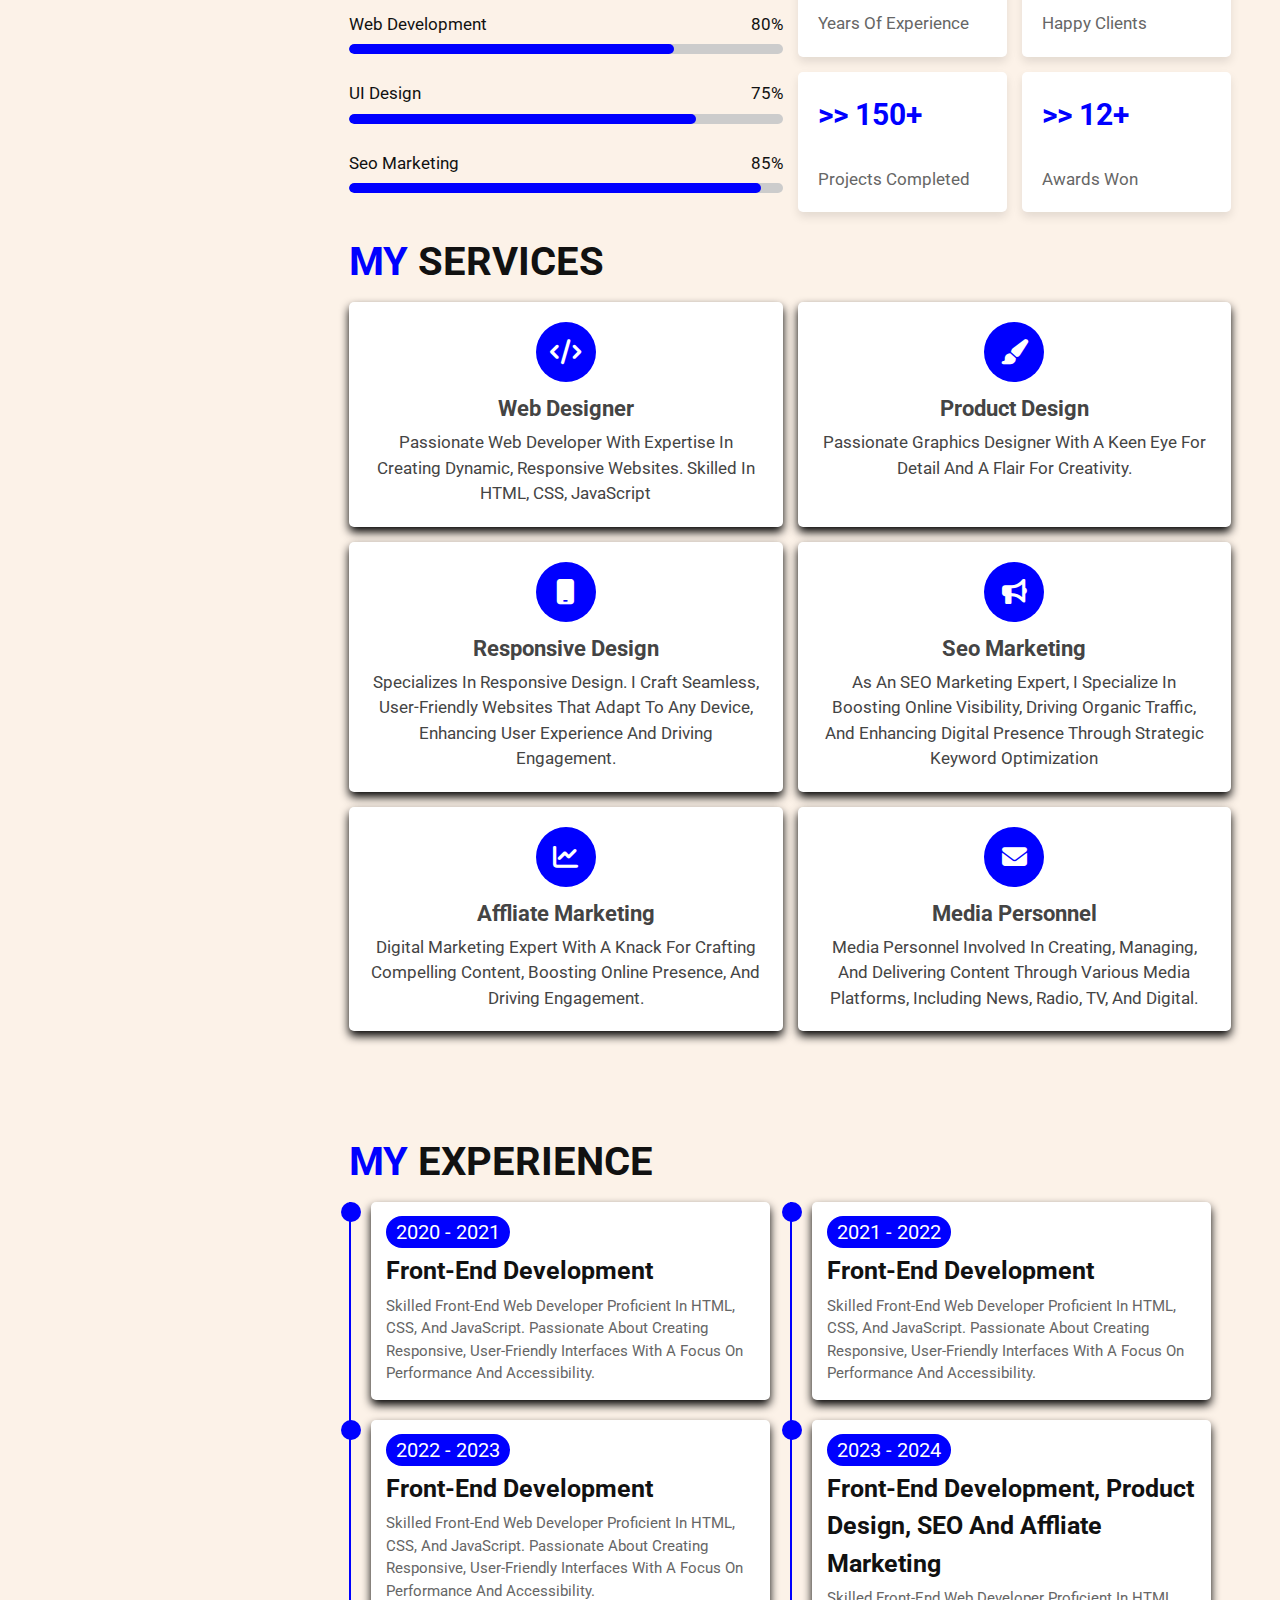
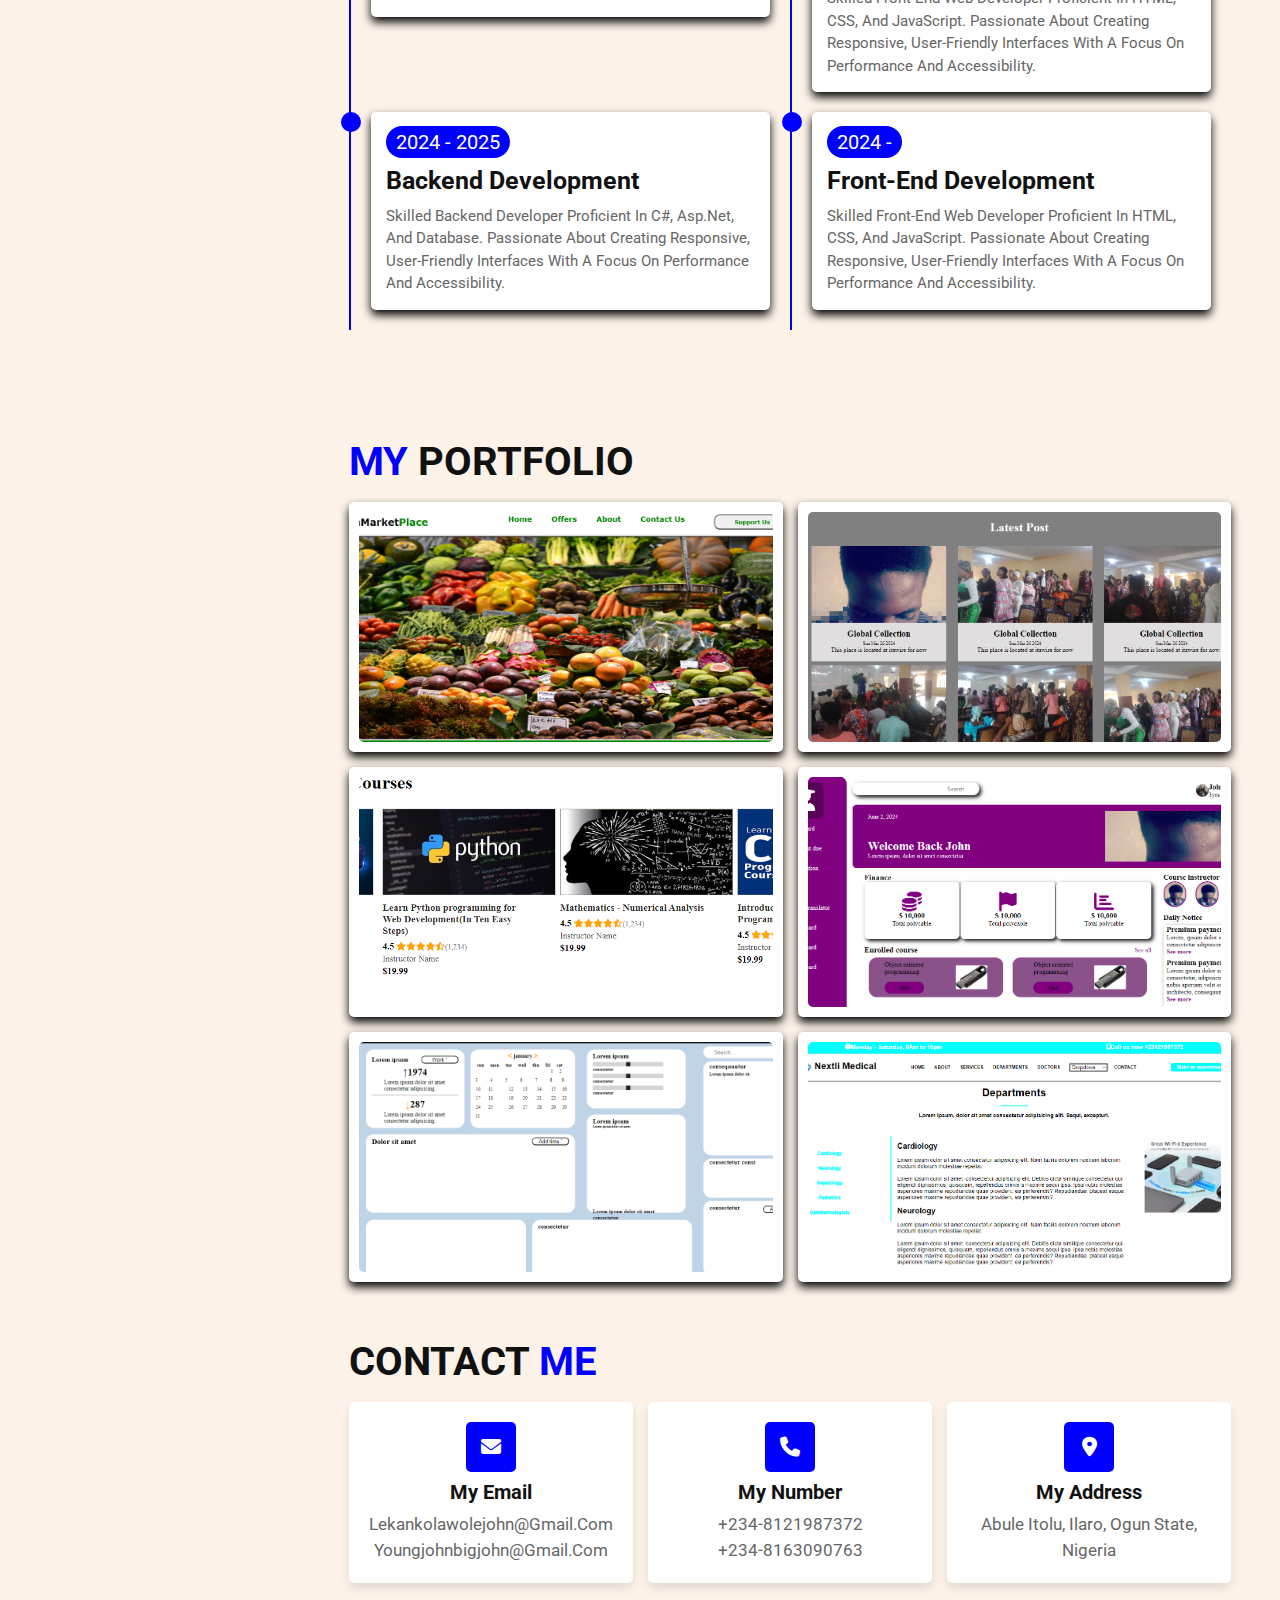
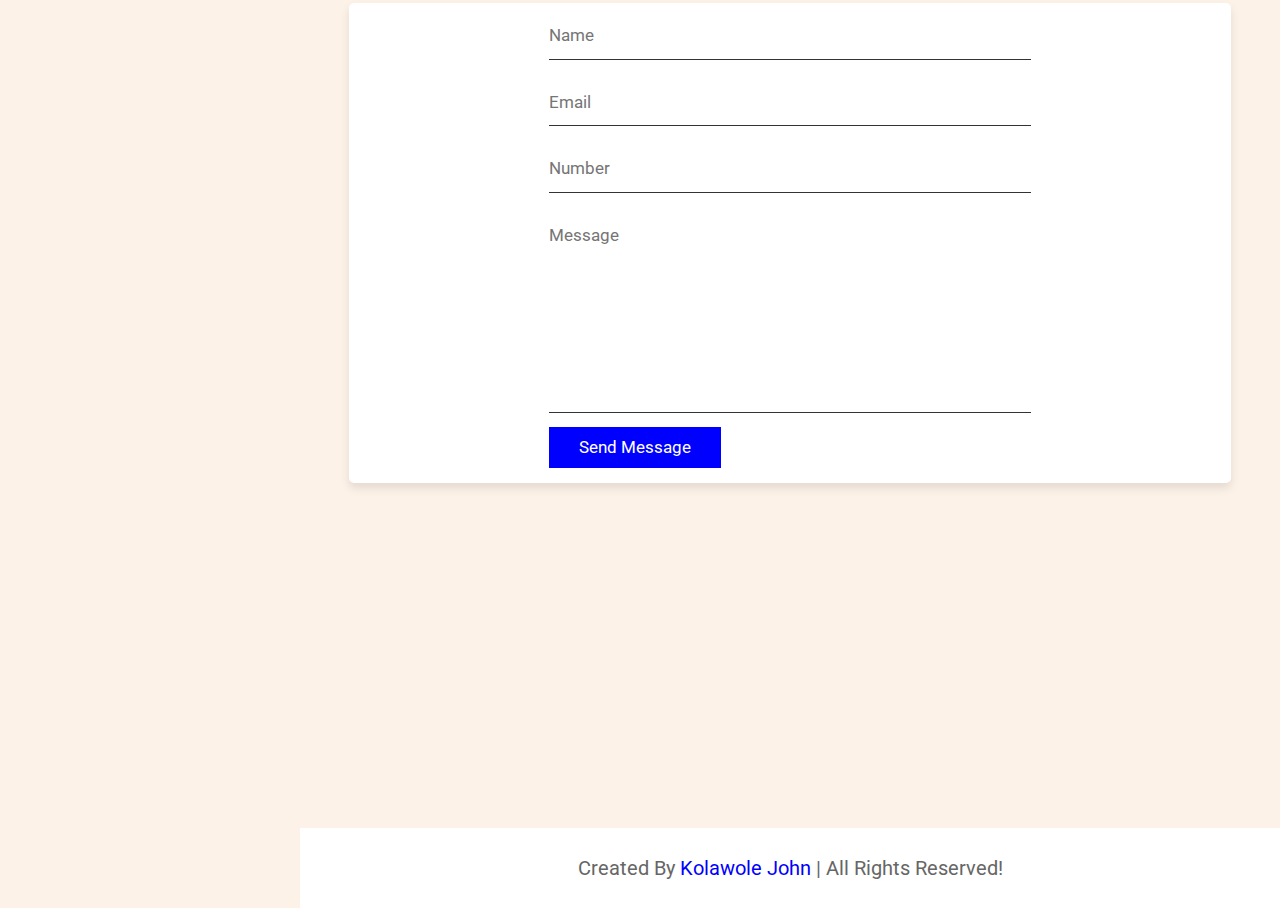
==== commit fa486173: "age update" ====
--- a/index.html
+++ b/index.html
@@ -79,10 +79,10 @@
                     experiences and innovative web solutions?</p>
                     <div class="box-container">
                         <div class="box">
-                            <p> <span>age :</span> 19</p>
+                            <p> <span>age :</span> </p>
                             <p> <span>gender :</span> male</p>
                             <p> <span>language :</span> english, yoruba</p>
-                            <p> <span>work :</span> front-end developer</p>
+                            <p> <span>work :</span> full Stack developer</p>
                         </div>
                         <div class="box">
                             <p> <span>freelance :</span> available</p>
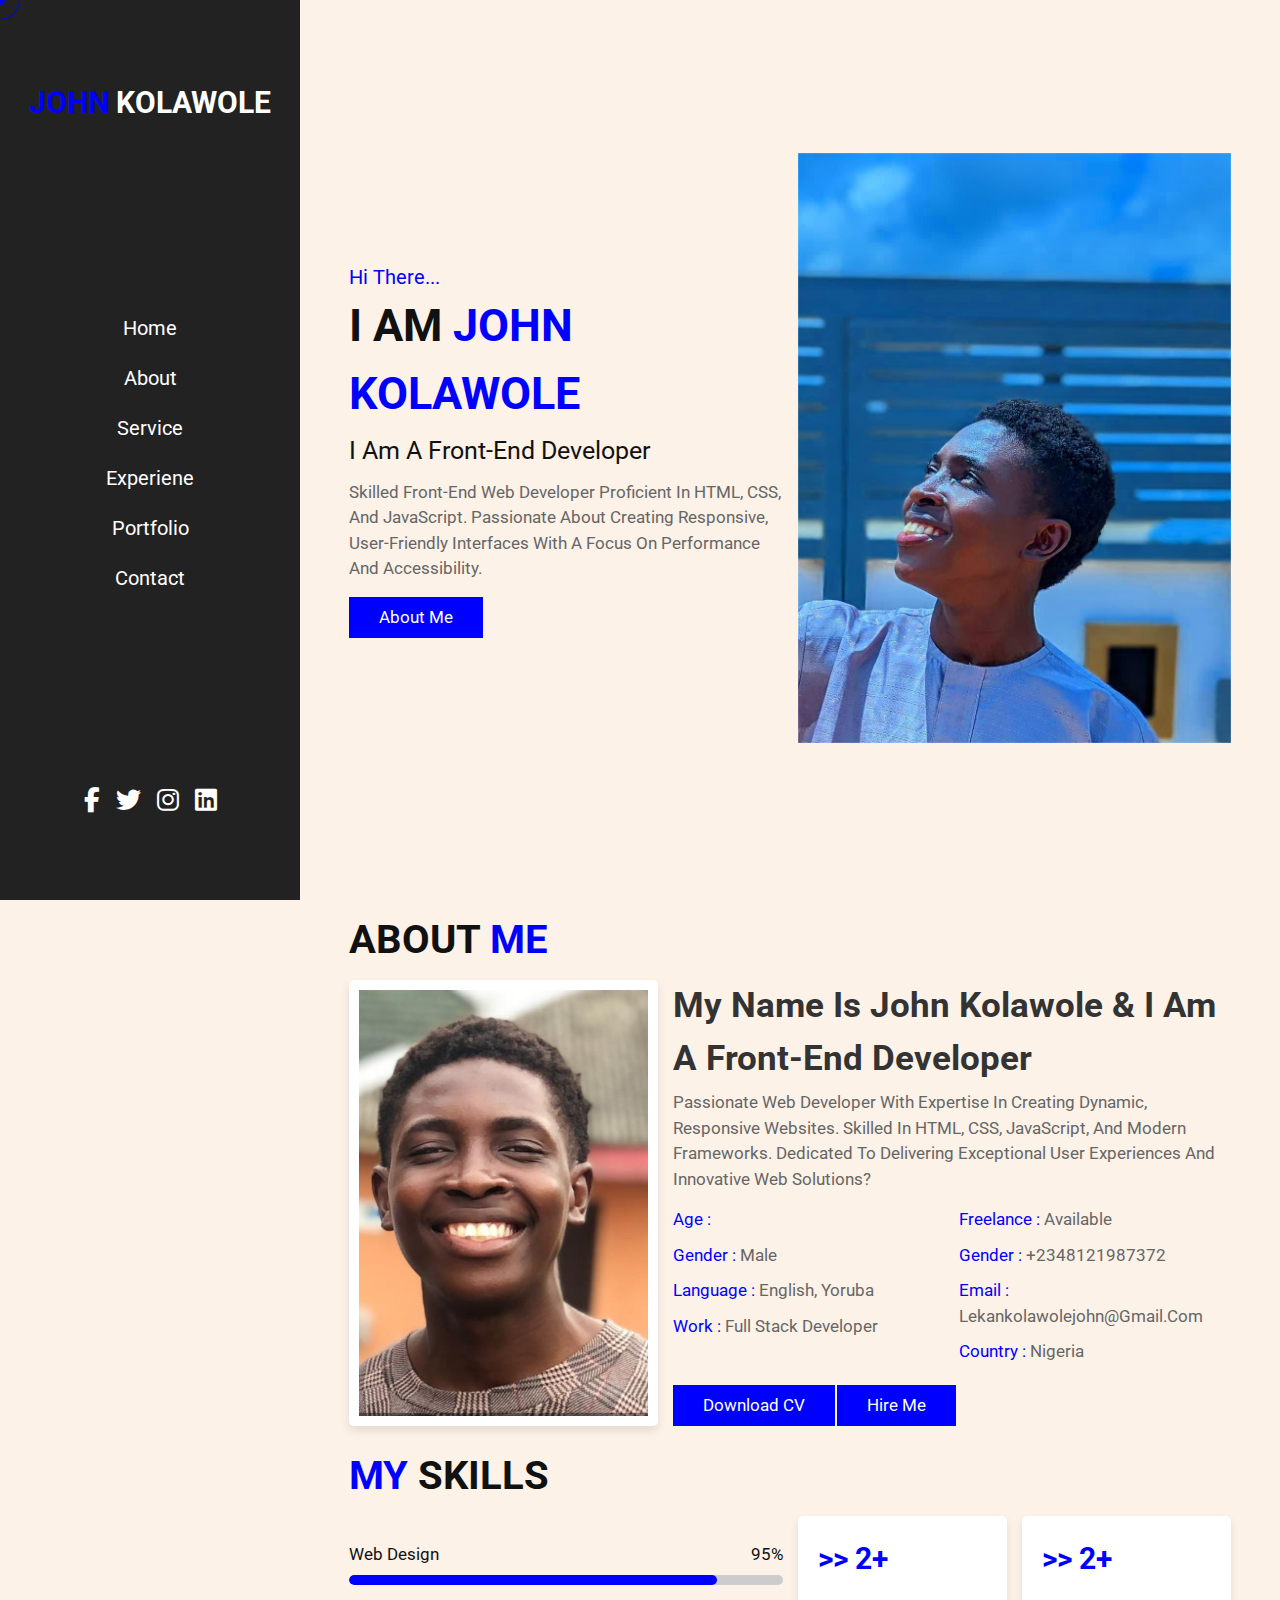
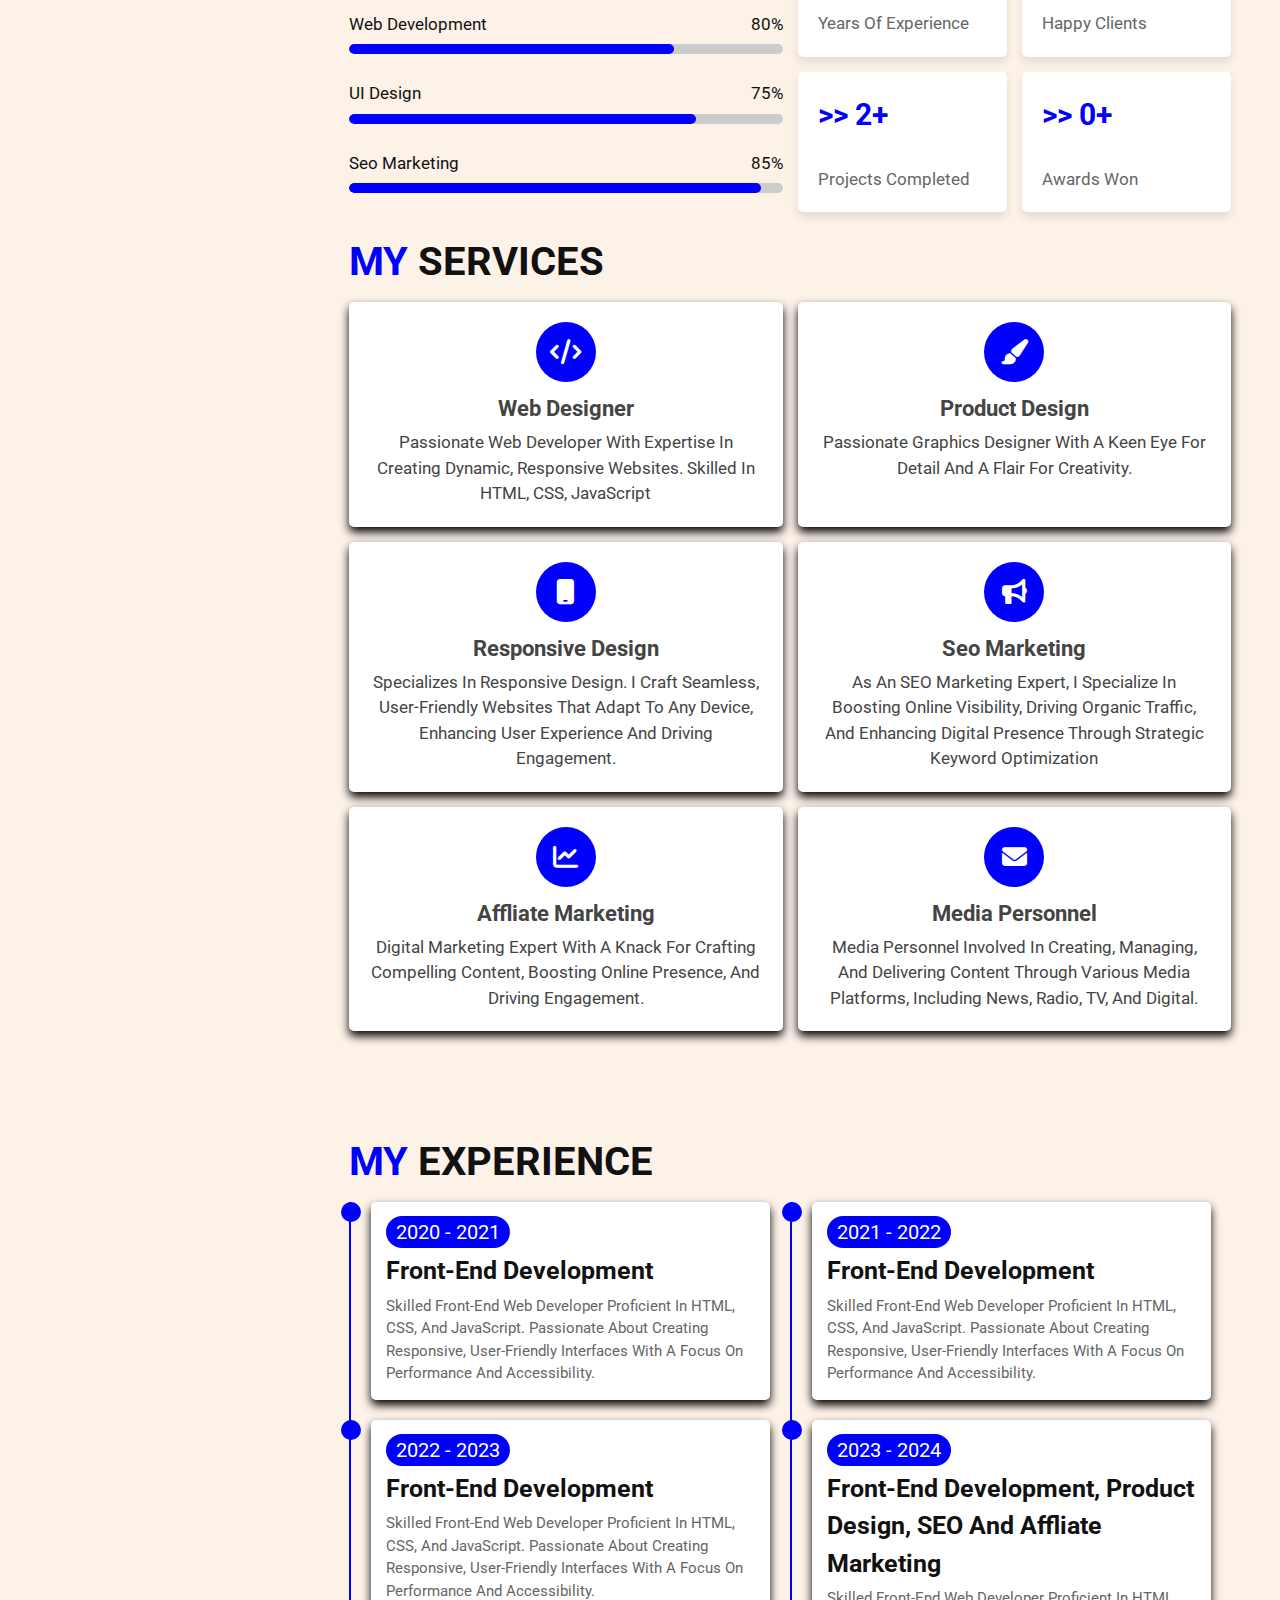
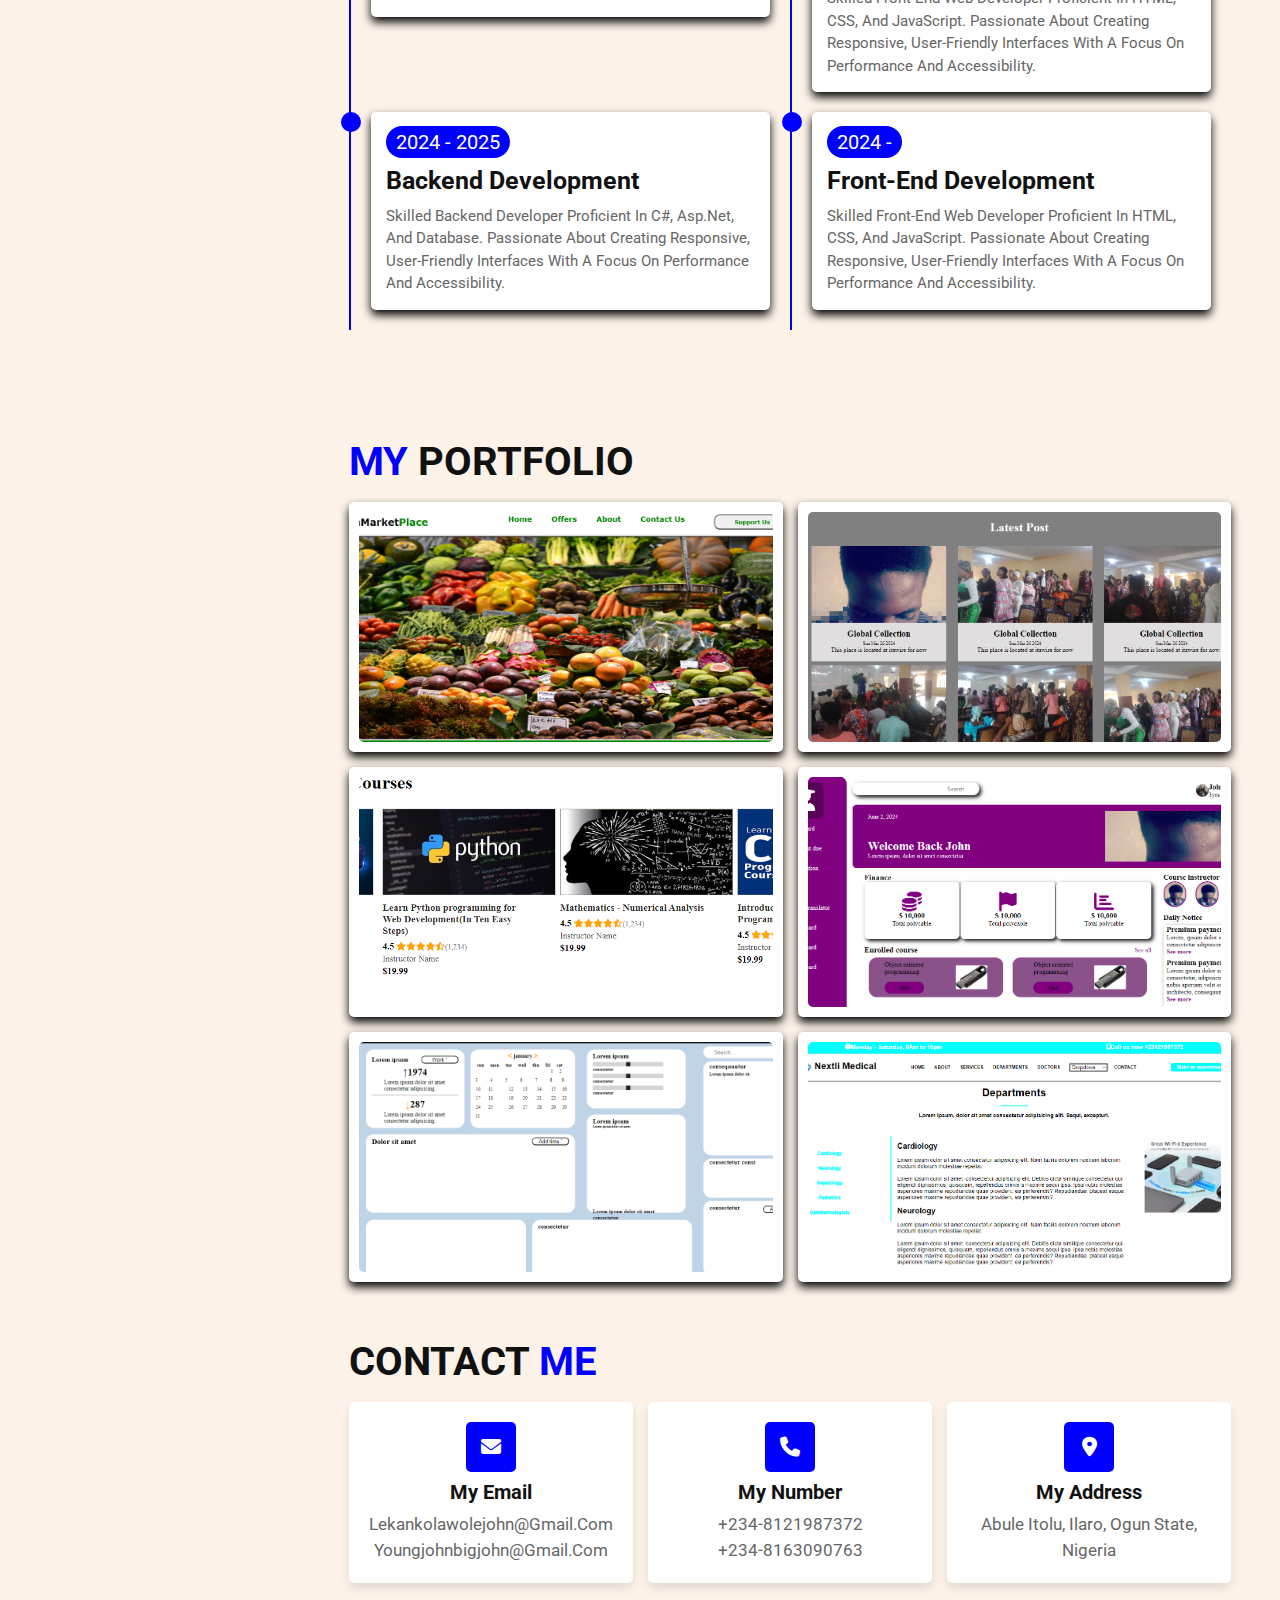
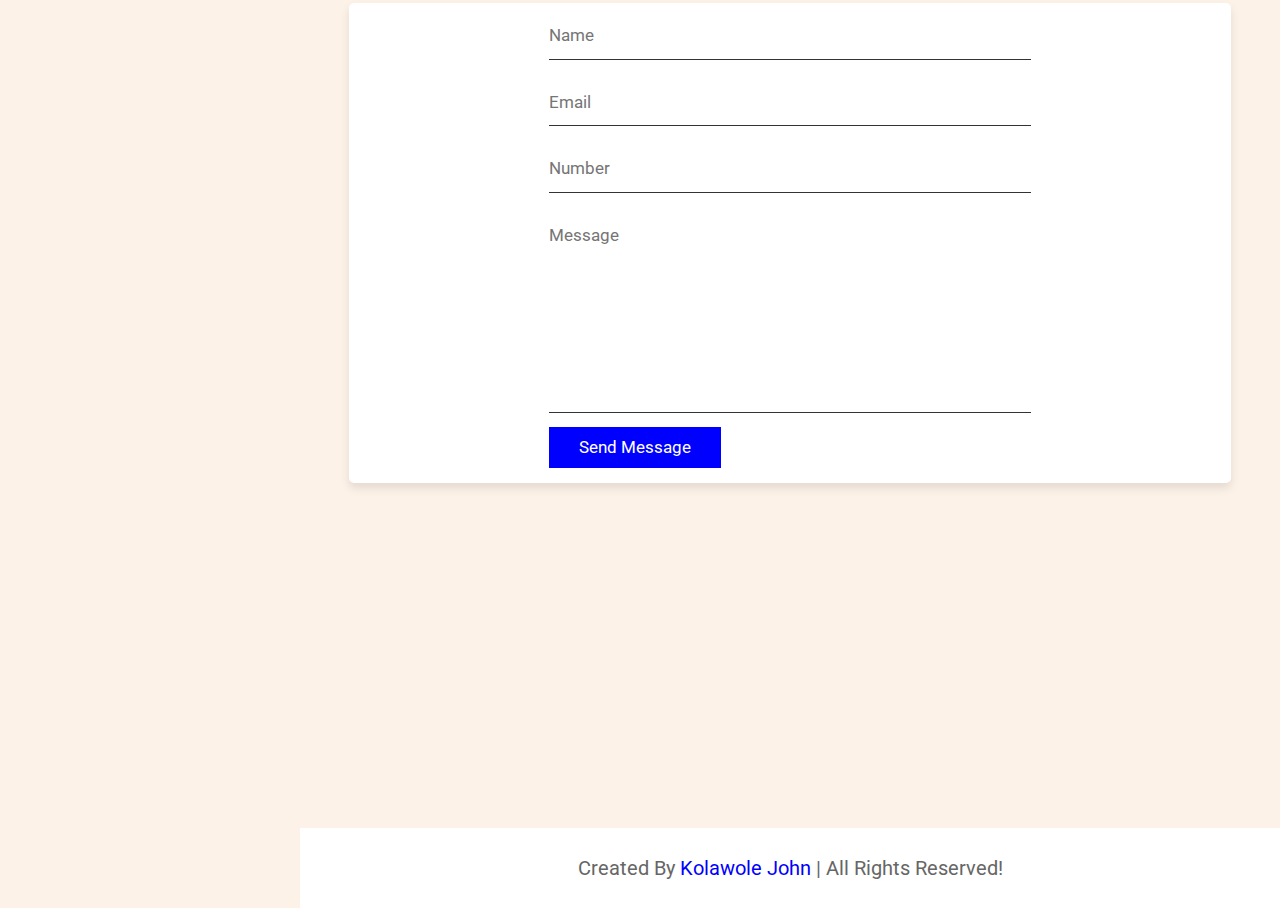
==== commit 8cb6f855: "Update index.html" ====
--- a/index.html
+++ b/index.html
@@ -125,15 +125,15 @@
             <p> years of experience </p>
         </div>
         <div class="box">
-            <h3> >> 250+ </h3>
+            <h3> >> 2+ </h3>
             <p> happy clients </p>
         </div>
         <div class="box">
-            <h3> >> 150+ </h3>
+            <h3> >> 2+ </h3>
             <p> projects completed </p>
         </div>
         <div class="box">
-            <h3> >> 12+ </h3>
+            <h3> >> 0+ </h3>
             <p> awards won </p>
         </div>
 
